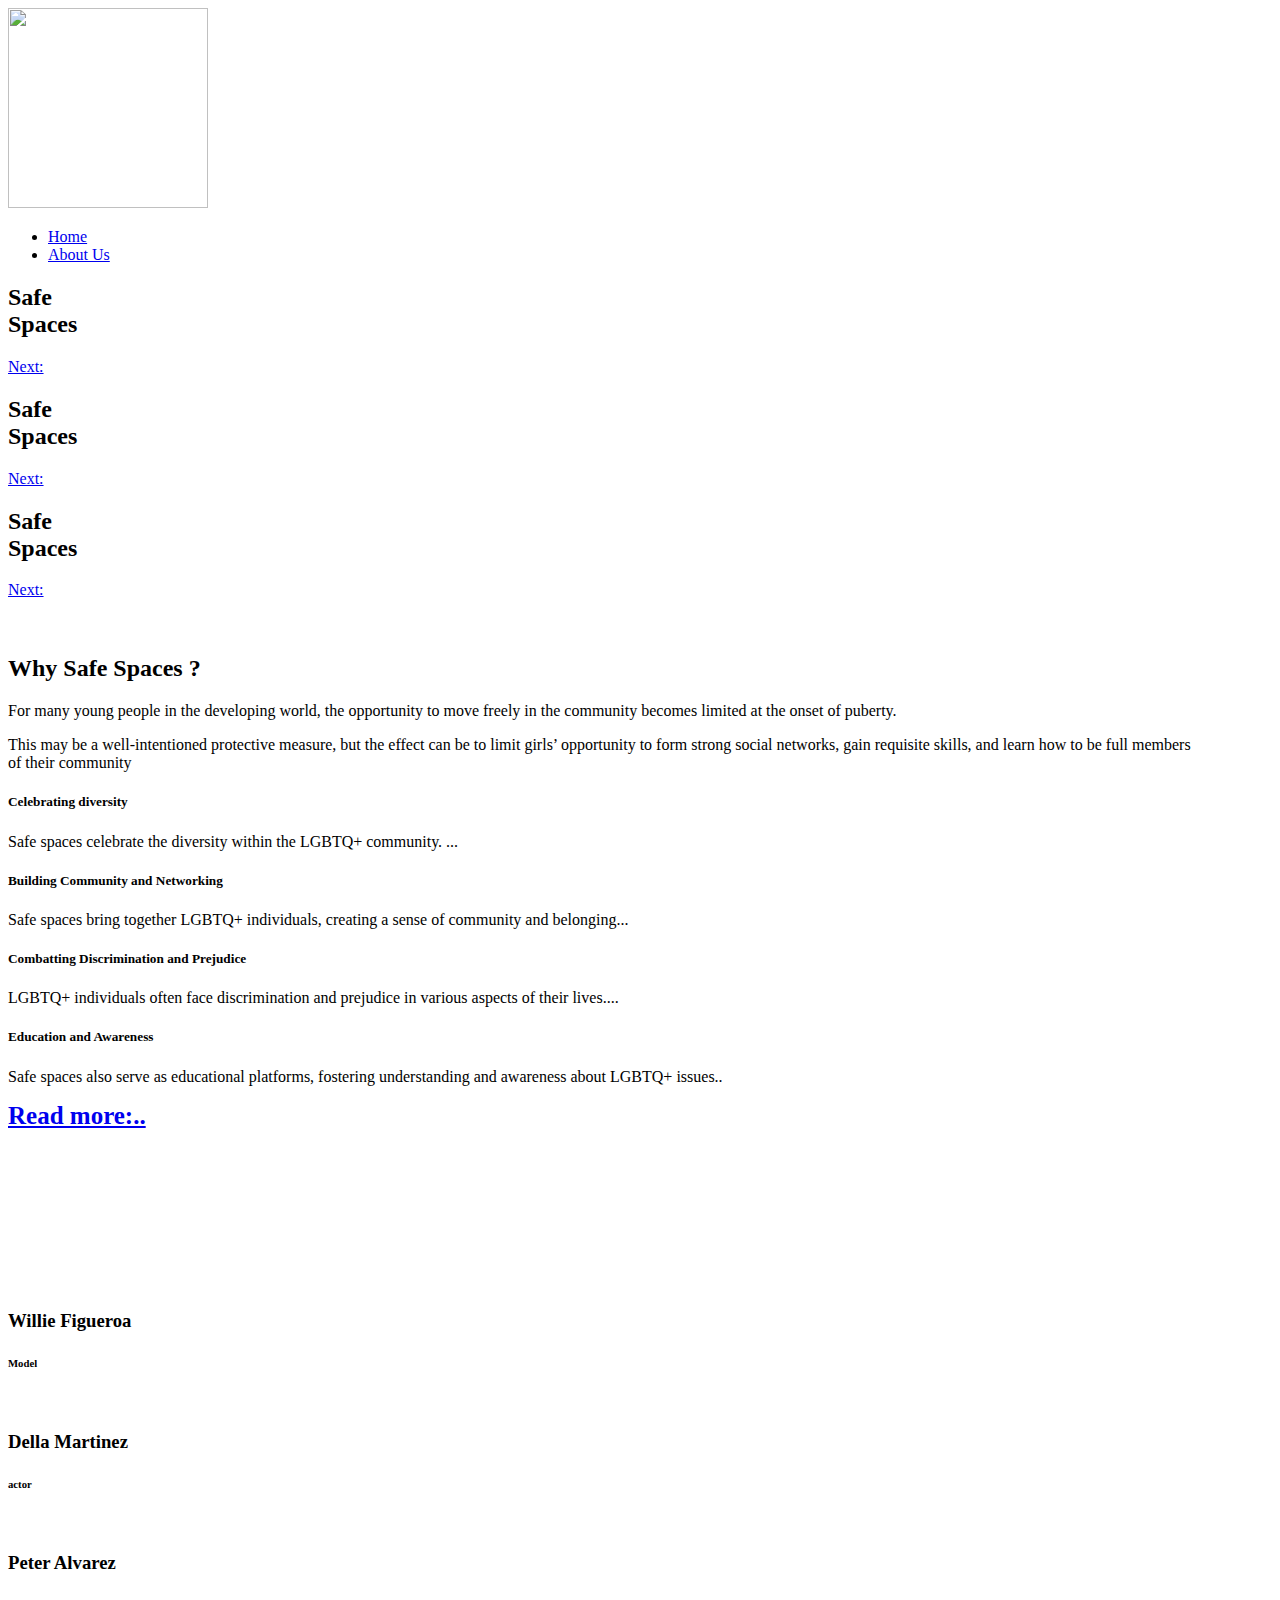
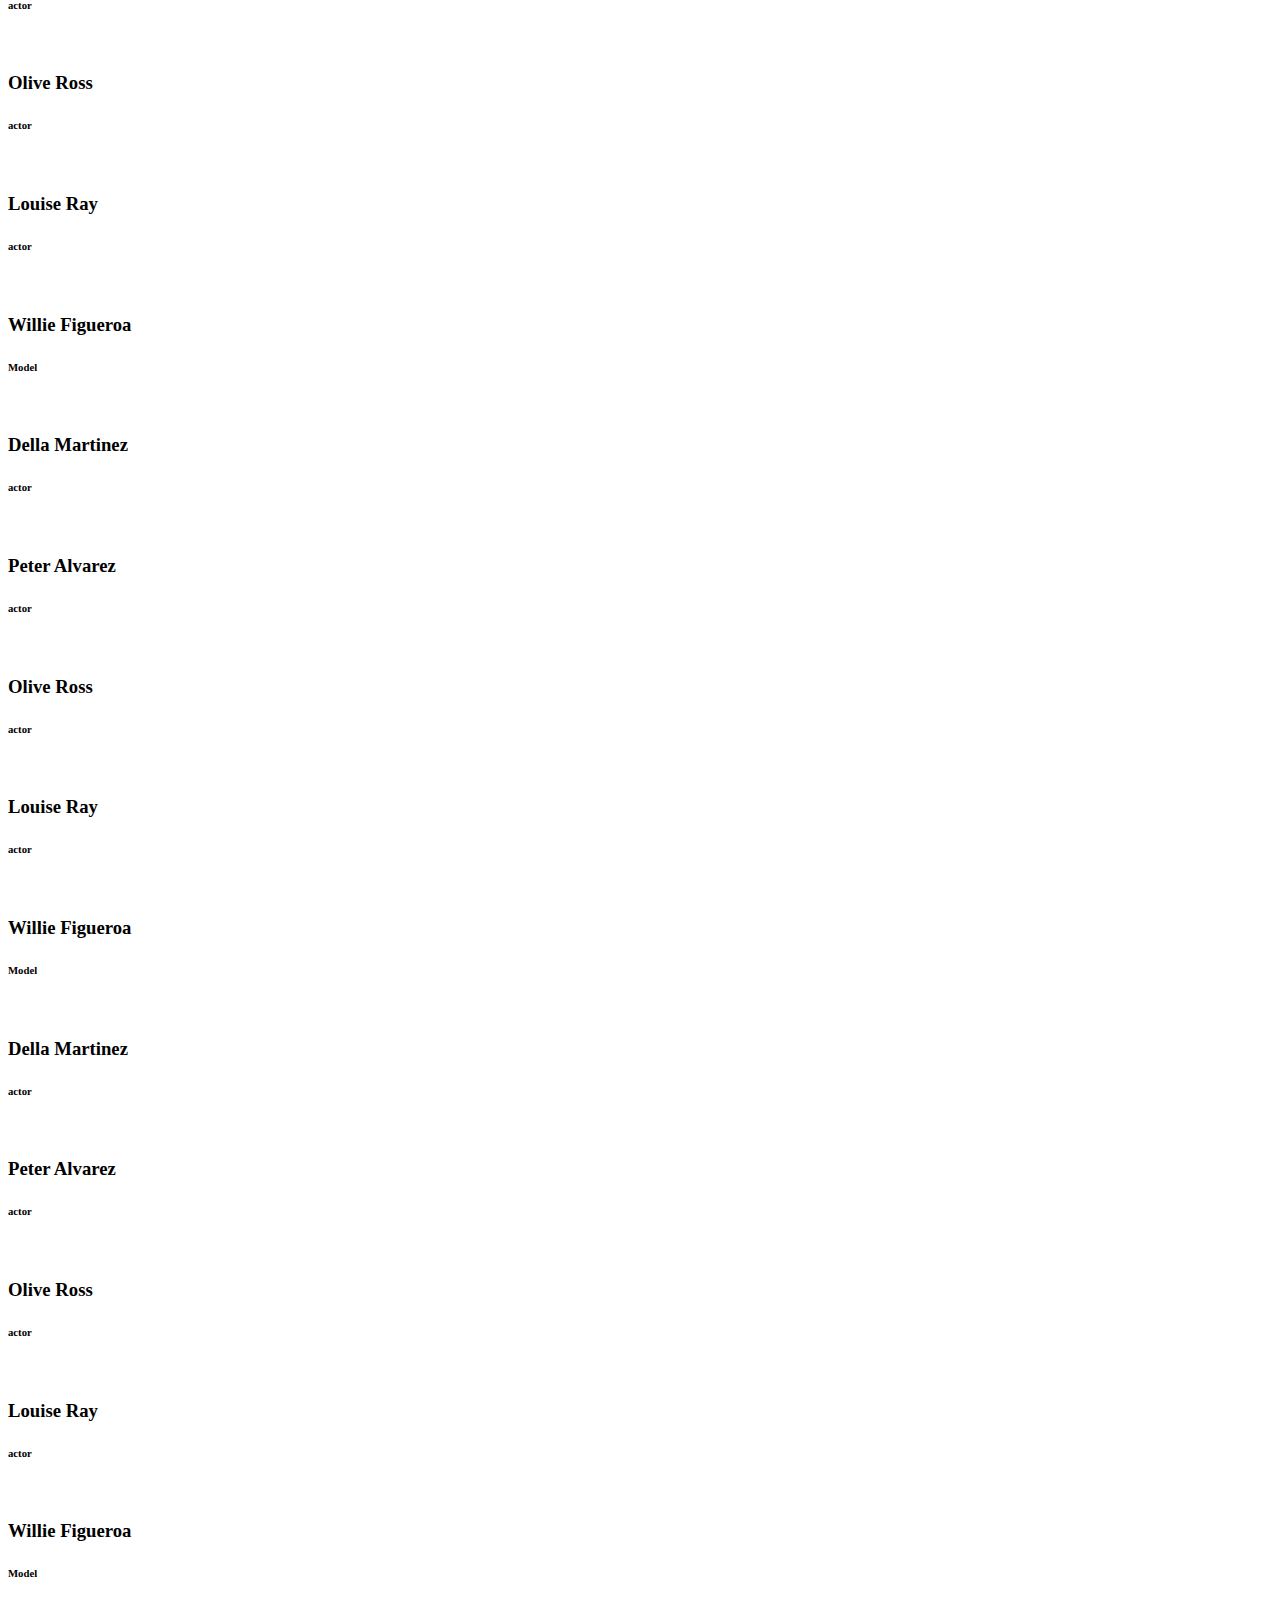
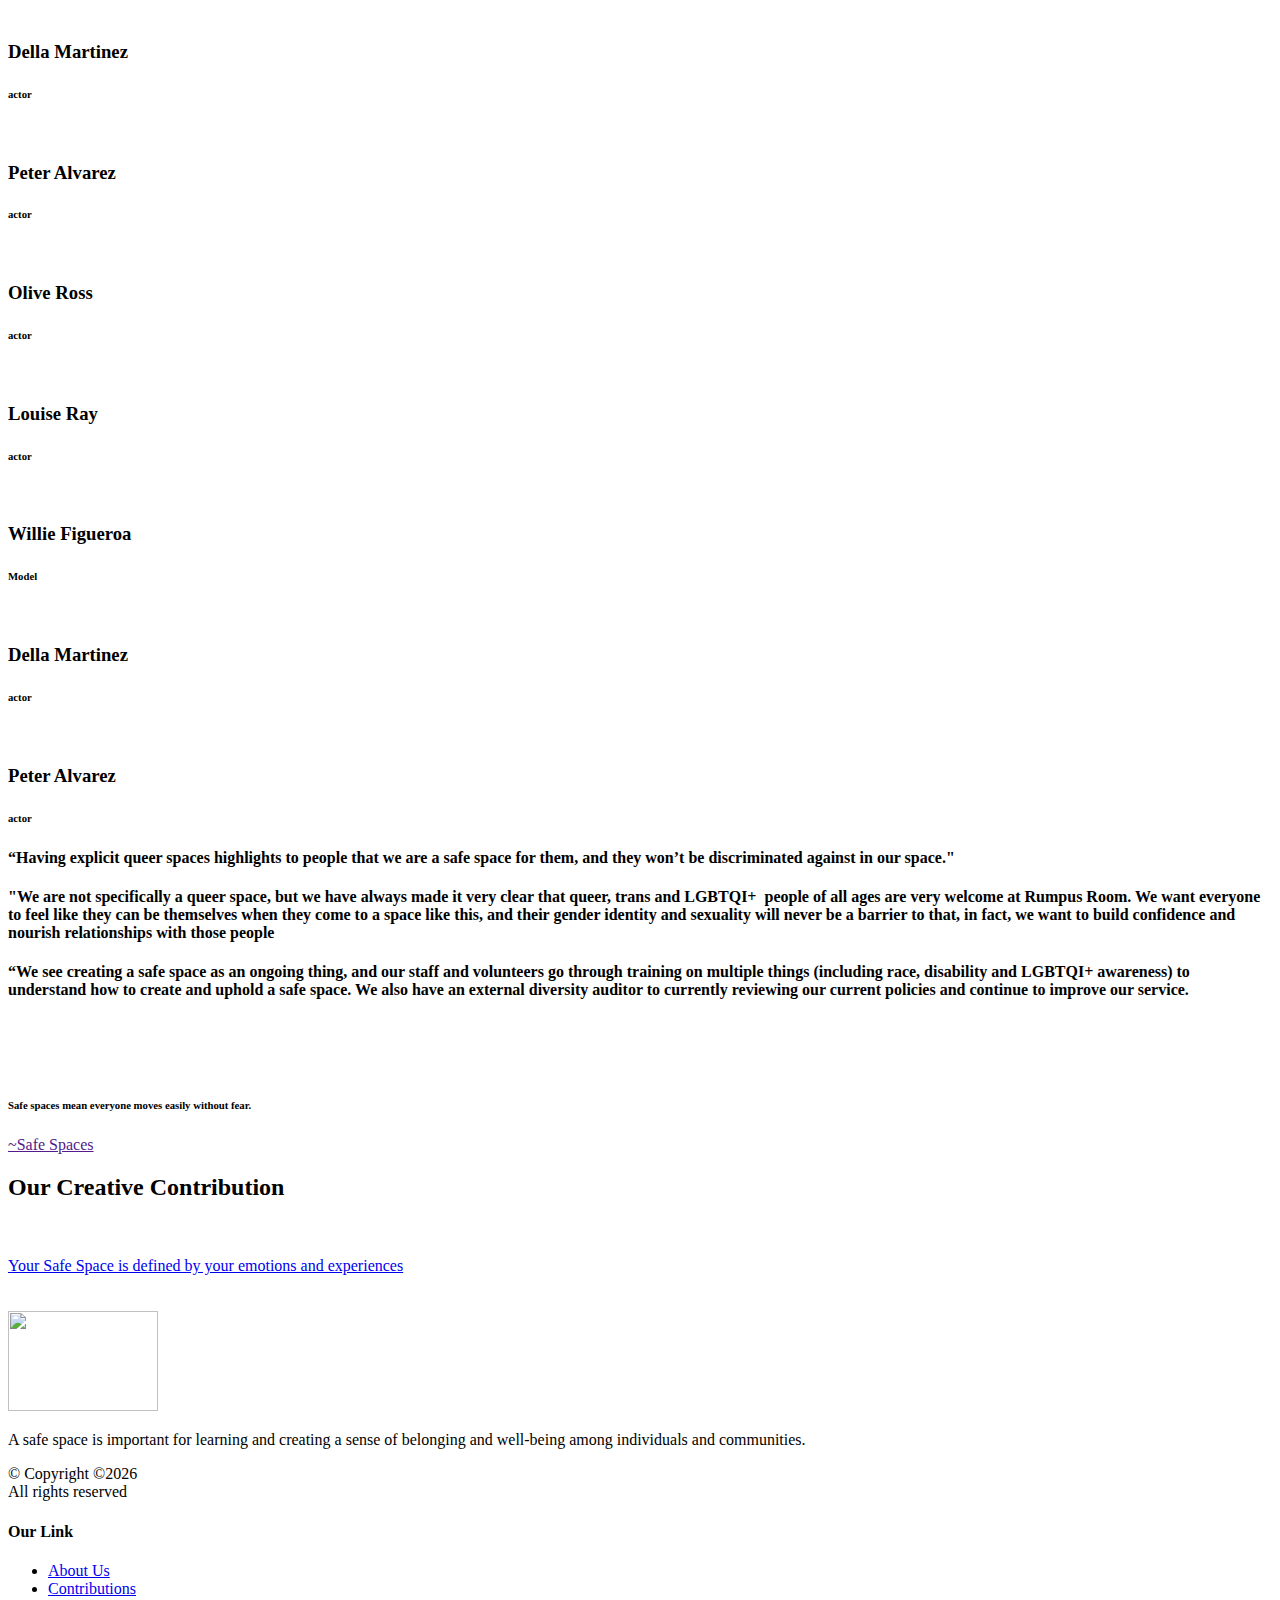
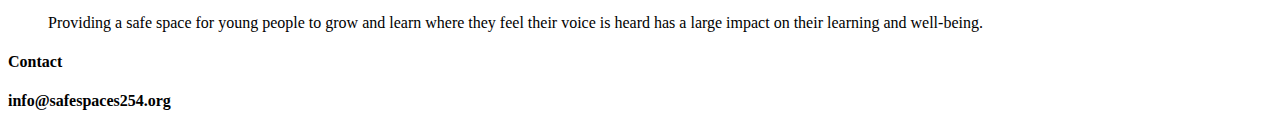
==== index.html @ c9251b80 "added markups" ====
<!DOCTYPE html>
<html lang="en">

<head>
  <meta charset="UTF-8">
  <meta name="description" content="Mona - Model Agency HTML5 Template">
  <meta http-equiv="X-UA-Compatible" content="IE=edge">
  <meta name="viewport" content="width=device-width, initial-scale=1, shrink-to-fit=no">

  <!-- Title -->
  <title>Safe Spaces|| Home </title>

  <!-- Favicon -->
  <link rel="icon" href="./img/core-img/favicon.ico">

  <!-- Core Stylesheet -->
  <link rel="stylesheet" href="style.css">

</head>

<body>
  <!-- Preloader -->
  <div id="preloader">
    <div class="wrapper">
      <div class="cssload-loader"></div>
    </div>
  </div>

  <!-- ***** Header Area Start ***** -->
  <header class="header-area">
    <!-- Main Header Start -->
    <div class="main-header-area">
      <div class="classy-nav-container breakpoint-off">
        <!-- Classy Menu -->
        <nav class="classy-navbar justify-content-between" id="monaNav">

          <!-- Background Curve -->
          <div class="bg-curve" style="background-image: url(./img/core-img/curve.png);"></div>

          <!-- Logo -->
          <a class="nav-brand" href="index.html"><img style="width: 200px; height: 200px;" src="./img/core-img/lg.png" alt=""></a>

          <!-- Navbar Toggler -->
          <div class="classy-navbar-toggler">
            <span class="navbarToggler"><span></span><span></span><span></span></span>
          </div>

          <!-- Menu -->
          <div class="classy-menu">
            <!-- Menu Close Button -->
            <div class="classycloseIcon">
              <div class="cross-wrap"><span class="top"></span><span class="bottom"></span></div>
            </div>

            <!-- Nav Start -->
            <div class="classynav">
              <ul id="nav">
                <li class="current-item"><a href="./index.html">Home</a></li>
                <li><a href="./about.html">About Us</a></li>
                
                
                
           
              </ul>

              <!-- Search Icon -->
              <!-- <div class="search-icon" data-toggle="modal" data-target="#searchModal">
                <i class="icon_search"></i>
              </div> -->
            </div>
            <!-- Nav End -->

          </div>
        </nav>
      </div>
    </div>
  </header>
  <!-- ***** Header Area End ***** -->

  <!-- ***** Top Search Area Start ***** -->
  <div class="top-search-area">
    <!-- Search Modal -->
    <!-- <div class="modal fade" id="searchModal" tabindex="-1" role="dialog" aria-hidden="true">
      <div class="modal-dialog modal-dialog-centered" role="document">
        <div class="modal-content">
          <div class="modal-body">
            Close Button -->
            <!-- <button type="button" class="btn close-btn" data-dismiss="modal"><i class="fa fa-times"></i></button> -->
            <!-- Form -->
            <!-- <form action="index.html" method="post"> -->
              <!-- <input type="search" name="top-search-bar" class="form-control" placeholder="Search and hit enter..."> -->
              <!-- <button type="submit">Search</button> -->
            <!-- </form>
          </div>
        </div>
      </div>
    </div>
  </div>  -->
  <!-- ***** Top Search Area End ***** -->

  <!-- ***** Welcome Area Start ***** -->
  <section class="welcome-area">
    <!-- Welcome Slides -->
    <div class="welcome-slides owl-carousel">

      <!-- Single Welcome Slide -->
      <div class="single-welcome-slide">
        <!-- Background Curve -->
        <div class="bg-curve" style="background-image: url(./img/core-img/curve.png);"></div>
        <!-- Main Background Image -->
        <div class="main-bg-img bg-img" data-animation="fadeInUpBig" data-delay="200ms" style="background-image: url(./img/bg-img/bg.jpg);"></div>
        <!-- Welcome Text -->
        <div class="container h-100">
          <div class="row h-100 align-items-center">
            <div class="col-12">
              <div class="welcome-text">
                <h2 data-animation="bounceInUp" data-delay="400ms">Safe <br>
                  Spaces</h2>
                <!-- <h5 data-animation="bounceInUp" data-delay="600ms">Star Model 2019</h5> -->
                <!-- <a href="#" class="btn" data-animation="bounceInUp" data-delay="800ms">Model details <i class="arrow_right"></i></a> -->
              </div>
            </div>
          </div>
        </div>
        <!-- Social Info -->
        <!-- <div class="social-info">
          <a href="#" data-animation="bounceInDown" data-delay="1000ms"><i class="fa fa-facebook"></i> <span>Facebook</span></a>
          <a href="#" data-animation="bounceInDown" data-delay="1100ms"><i class="fa fa-twitter"></i> <span>Twitter</span></a>
          <a href="#" data-animation="bounceInDown" data-delay="1200ms"><i class="fa fa-instagram"></i> <span>Instagram</span></a>
          <a href="#" data-animation="bounceInDown" data-delay="1300ms"><i class="fa fa-youtube-play"></i> <span>Youtube</span></a>
        </div> -->
        <!-- Pager -->
        <div class="slide-pager">
          <a href="#">Next: </a>
        </div>
      </div>

      <!-- Single Welcome Slide -->
      <div class="single-welcome-slide">
        <!-- Background Curve -->
        <div class="bg-curve" style="background-image: url(./img/core-img/curve.png);"></div>
        <!-- Main Background Image -->
        <div class="main-bg-img bg-img" data-animation="fadeInUpBig" data-delay="200ms" style="background-image: url(./img/bg-img/bg1.jpg);"></div>
        <!-- Welcome Text -->
        <div class="container h-100">
          <div class="row h-100 align-items-center">
            <div class="col-12">
              <div class="welcome-text">
                <h2 data-animation="bounceInUp" data-delay="400ms">Safe <br>
                  Spaces</h2>
                <!-- <h5 data-animation="bounceInUp" data-delay="600ms">Star Model 2019</h5> -->
                <!-- <a href="#" class="btn" data-animation="bounceInUp" data-delay="800ms"> <i class="arrow_right"></i></a> -->
              </div>
            </div>
          </div>
        </div>
        <!-- Social Info -->
        
        <!-- Pager -->
        <div class="slide-pager">
          <a href="#">Next: </a>
        </div>
      </div>

      <!-- Single Welcome Slide -->
      <div class="single-welcome-slide">
        <!-- Background Curve -->
        <div class="bg-curve" style="background-image: url(./img/core-img/curve.png);"></div>
        <!-- Main Background Image -->
        <div class="main-bg-img bg-img" data-animation="fadeInUpBig" data-delay="200ms" style="background-image: url(./img/bg-img/bg2.jpg);"></div>
        <!-- Welcome Text -->
        <div class="container h-100">
          <div class="row h-100 align-items-center">
            <div class="col-12">
              <div class="welcome-text">
                <h2 data-animation="bounceInUp" data-delay="400ms">Safe <br>
                  Spaces</h2>
                <!-- <h5 data-animation="bounceInUp" data-delay="600ms">Star Model 2019</h5> -->
                <a href="#" class="btn" data-animation="bounceInUp" data-delay="800ms"> <i class="arrow_right"></i></a>
              </div>
            </div>
          </div>
        </div>
        <!-- Social Info -->
        
        <!-- Pager -->
        <div class="slide-pager">
          <a href="#">Next: </a>
        </div>
      </div>

    </div>
  </section>
  <!-- ***** Welcome Area End ***** -->

  <!-- ***** About Us Area Start ***** -->
  <section class="mona-about-us-area mb-30 section-padding-80-0">
    <div class="container">
      <div class="row">

        <!-- About Us Thumbnail -->
        <div class="col-12 col-sm-6 col-lg-4">
          <div class="about-us-thumbnail mb-50 wow fadeInUp" data-wow-delay="100ms">
            <span class="line"></span>
            <img src="./img/bg-img/bg3.jpg" alt="">
            <span class="line2"></span>
          </div>
        </div>

        <!-- About Us Thumbnail -->
        <div class="col-12 col-sm-6 col-lg-4">
          <div class="about-us-thumbnail mb-50 wow fadeInUp" data-wow-delay="400ms">
            <span class="line"></span>
            <img src="./img/bg-img/bg4.jpg" alt="">
            <span class="line2"></span>
          </div>
        </div>

        <!-- About Us Content -->
        <div class="col-12 col-lg-4">
          <div class="about-us-content mb-50 wow fadeInUp" data-wow-delay="700ms">
            <h2>Why Safe Spaces ?</h2>
            <p>For many young people in the developing world, the opportunity to move freely in the community becomes limited at the onset of puberty.</p>
            <p>This may be a well-intentioned protective measure, but the effect can be to limit girls’ opportunity to form strong social networks, gain requisite skills, and learn how to be full members of their community</p>
          </div>
        </div>
      </div>
    </div>

    <!-- Single Service Area -->
    <div class="container">
      <div class="service-area mt-80">
        <div class="row">
          

          <!-- Single Service Area -->
          <div class="col-12 col-sm-6 col-lg-3">
            <div class="single-service-area mb-50 wow fadeInUp" data-wow-delay="100ms">
              <i class="icon_film"></i>
              <h5>Celebrating diversity</h5>
              <p>Safe spaces celebrate the diversity within the LGBTQ+ community. ...</p>
            </div>
          </div>

          

          <!-- Single Service Area -->
          <div class="col-12 col-sm-6 col-lg-3">
            <div class="single-service-area mb-50 wow fadeInUp" data-wow-delay="300ms">
              <i class="icon_calendar"></i>
              <h5>Building Community and Networking</h5>
              <p>Safe spaces bring together LGBTQ+ individuals, creating a sense of community and belonging...</p>
            </div>
          </div>

          <!-- Single Service Area -->
          <div class="col-12 col-sm-6 col-lg-3">
            <div class="single-service-area mb-50 wow fadeInUp" data-wow-delay="500ms">
              <i class="icon_camera_alt"></i>
              <h5>Combatting Discrimination and Prejudice</h5>
              <p>LGBTQ+ individuals often face discrimination and prejudice in various aspects of their lives....</p>
            </div>
          </div>

          <!-- Single Service Area -->
          <div class="col-12 col-sm-6 col-lg-3">
            <div class="single-service-area mb-50 wow fadeInUp" data-wow-delay="700ms">
              <i class="icon_house_alt"></i>
              <h5>Education and Awareness</h5>
              <p>Safe spaces also serve as educational platforms, fostering understanding and awareness about LGBTQ+ issues..</p>
            </div>
            
          <div  class="slide-pager">
            <a style="font-size: 25px; font-weight: 900;" href="./about.html">Read more:.. </a>
          </div>
            
            </div>
         </div>

          

          

          

        </div>
      </div>
    </div>
  </section>
  <!-- ***** About Us Area End ***** -->

  <!-- ***** Model Area Start ***** -->
  <section class="mona-model-area">
    

    <!-- Mona Tab Content -->
    <div class="mona-tab-content">
      <div class="container-fluid">
        <div class="row">
          <div class="col-12">
            <div class="tab-content" id="mona_modelTabContent">
              <div class="tab-pane fade show active" id="tab-1" role="tabpanel" aria-labelledby="tab1">
                <!-- All Model Slide -->
                <div class="mona-all-model-slide owl-carousel">
                  <!-- Single Model Item -->
                  <div class="single-model-item">
                    <div class="model-thumbnail">
                      <!-- First Thumbnail -->
                      <img class="first-thumbnail" src="./img/bg-img/ps.jpg" alt="">
                      <!-- Second Thumbnail -->
                      <img class="second-thumbnail" src="./img/bg-img/ps1.jpg" alt="">
                      <!-- Share Info -->
                      <div class="share-info">
                        <!-- Share Icon -->
                        <div class="share-icon">
                          <a href="#"><i class="fa fa-share-alt" aria-hidden="true"></i></a>
                        </div>
                        <!-- Others Icon -->
                        
                      </div>
                    </div>
                    
                  </div>

                  <!-- Single Model Item -->
                  <div class="single-model-item">
                    <div class="model-thumbnail">
                      <!-- First Thumbnail -->
                      <img class="first-thumbnail" src="./img/bg-img/ps1.jpg" alt="">
                      <!-- Second Thumbnail -->
                      <img class="second-thumbnail" src="./img/bg-img/ps2.jpg" alt="">
                      <!-- Share Info -->
                      <div class="share-info">
                        <!-- Share Icon -->
                        <div class="share-icon">
                          <a href="#"><i class="fa fa-share-alt" aria-hidden="true"></i></a>
                        </div>
                        <!-- Others Icon -->
                       
                      </div>
                    </div>
                    
                  </div>

                  <!-- Single Model Item -->
                  <div class="single-model-item">
                    <div class="model-thumbnail">
                      <!-- First Thumbnail -->
                      <img class="first-thumbnail" src="./img/bg-img/ps2.jpg" alt="">
                      <!-- Second Thumbnail -->
                      <img class="second-thumbnail" src="./img/bg-img/ps3.jpg" alt="">
                      <!-- Share Info -->
                      <div class="share-info">
                        <!-- Share Icon -->
                        <div class="share-icon">
                          <a href="#"><i class="fa fa-share-alt" aria-hidden="true"></i></a>
                        </div>
                        <!-- Others Icon -->
                        
                      </div>
                    </div>
                    
                  </div>

                  <!-- Single Model Item -->
                  <div class="single-model-item">
                    <div class="model-thumbnail">
                      <!-- First Thumbnail -->
                      <img class="first-thumbnail" src="./img/bg-img/ps3.jpg" alt="">
                      <!-- Second Thumbnail -->
                      <img class="second-thumbnail" src="./img/bg-img/ps4.jpg" alt="">
                      <!-- Share Info -->
                      <div class="share-info">
                        <!-- Share Icon -->
                        <div class="share-icon">
                          <a href="#"><i class="fa fa-share-alt" aria-hidden="true"></i></a>
                        </div>
                        <!-- Others Icon -->
                        
                      </div>
                    </div>
                    
                  </div>

                  <!-- Single Model Item -->
                  <div class="single-model-item">
                    <div class="model-thumbnail">
                      <!-- First Thumbnail -->
                      <img class="first-thumbnail" src="./img/bg-img/ps4.jpg" alt="">
                      <!-- Second Thumbnail -->
                      <img class="second-thumbnail" src="./img/bg-img/ps5.jpg" alt="">
                      <!-- Share Info -->
                      <div class="share-info">
                        <!-- Share Icon -->
                        <div class="share-icon">
                          <a href="#"><i class="fa fa-share-alt" aria-hidden="true"></i></a>
                        </div>
                        <!-- Others Icon -->
                       
                      </div>
                    </div>
                   
                  </div>

                  <!-- Single Model Item -->
                  <div class="single-model-item">
                    <div class="model-thumbnail">
                      <!-- First Thumbnail -->
                      <img class="first-thumbnail" src="./img/bg-img/ps5.jpg" alt="">
                      <!-- Second Thumbnail -->
                      <img class="second-thumbnail" src="./img/bg-img/ps6.jpg" alt="">
                      <!-- Share Info -->
                      <div class="share-info">
                        <!-- Share Icon -->
                        <div class="share-icon">
                          <a href="#"><i class="fa fa-share-alt" aria-hidden="true"></i></a>
                        </div>
                        <!-- Others Icon -->
                        
                      </div>
                    </div>
                    
                  </div>

                  <!-- Single Model Item -->
                  <div class="single-model-item">
                    <div class="model-thumbnail">
                      <!-- First Thumbnail -->
                      <img class="first-thumbnail" src="./img/bg-img/ps6.jpg" alt="">
                      <!-- Second Thumbnail -->
                      <img class="second-thumbnail" src="./img/bg-img/ps7.jpg" alt="">
                      <!-- Share Info -->
                      <div class="share-info">
                        <!-- Share Icon -->
                        <div class="share-icon">
                          <a href="#"><i class="fa fa-share-alt" aria-hidden="true"></i></a>
                        </div>
                        <!-- Others Icon -->
                        
                      </div>
                    </div>
                   
                  </div>

                  <!-- Single Model Item -->
                  

                  

                  <!-- Single Model Item -->
                  <div class="single-model-item">
                    <div class="model-thumbnail">
                      <!-- First Thumbnail -->
                      <img class="first-thumbnail" src="./img/bg-img/ps7.jpg" alt="">
                      <!-- Second Thumbnail -->
                      <img class="second-thumbnail" src="./img/bg-img/ps.jpg" alt="">
                      <!-- Share Info -->
                      <div class="share-info">
                        <!-- Share Icon -->
                        <div class="share-icon">
                          <a href="#"><i class="fa fa-share-alt" aria-hidden="true"></i></a>
                        </div>
                        <!-- Others Icon -->
                        
                      </div>
                    </div>
                    
                  </div>
                </div>
              </div>

              <div class="tab-pane fade" id="tab-2" role="tabpanel" aria-labelledby="tab2">
                <!-- All Model Slide -->
                <div class="mona-models-slide owl-carousel">
                  <!-- Single Model Item -->
                  <div class="single-model-item">
                    <div class="model-thumbnail">
                      <!-- First Thumbnail -->
                      <img class="first-thumbnail" src="./img/bg-img/10.jpg" alt="">
                      <!-- Second Thumbnail -->
                      <img class="second-thumbnail" src="./img/bg-img/9.jpg" alt="">
                      <!-- Share Info -->
                      <div class="share-info">
                        <!-- Share Icon -->
                        <div class="share-icon">
                          <a href="#"><i class="fa fa-share-alt" aria-hidden="true"></i></a>
                        </div>
                        <!-- Others Icon -->
                        <div class="others-icon">
                          <a href="#"><i class="fa fa-facebook" aria-hidden="true"></i></a>
                          <a href="#"><i class="fa fa-twitter" aria-hidden="true"></i></a>
                          <a href="#"><i class="fa fa-pinterest" aria-hidden="true"></i></a>
                          <a href="#"><i class="fa fa-instagram" aria-hidden="true"></i></a>
                          <a href="#"><i class="fa fa-youtube-play" aria-hidden="true"></i></a>
                        </div>
                      </div>
                    </div>
                    <div class="model-info">
                      <h3>Willie Figueroa</h3>
                      <h6>Model</h6>
                    </div>
                  </div>

                  <!-- Single Model Item -->
                  <div class="single-model-item">
                    <div class="model-thumbnail">
                      <!-- First Thumbnail -->
                      <img class="first-thumbnail" src="./img/bg-img/11.jpg" alt="">
                      <!-- Second Thumbnail -->
                      <img class="second-thumbnail" src="./img/bg-img/12.jpg" alt="">
                      <!-- Share Info -->
                      <div class="share-info">
                        <!-- Share Icon -->
                        <div class="share-icon">
                          <a href="#"><i class="fa fa-share-alt" aria-hidden="true"></i></a>
                        </div>
                        <!-- Others Icon -->
                        <div class="others-icon">
                          <a href="#"><i class="fa fa-facebook" aria-hidden="true"></i></a>
                          <a href="#"><i class="fa fa-twitter" aria-hidden="true"></i></a>
                          <a href="#"><i class="fa fa-pinterest" aria-hidden="true"></i></a>
                          <a href="#"><i class="fa fa-instagram" aria-hidden="true"></i></a>
                          <a href="#"><i class="fa fa-youtube-play" aria-hidden="true"></i></a>
                        </div>
                      </div>
                    </div>
                    <div class="model-info">
                      <h3>Della Martinez</h3>
                      <h6>actor</h6>
                    </div>
                  </div>

                  <!-- Single Model Item -->
                  <div class="single-model-item">
                    <div class="model-thumbnail">
                      <!-- First Thumbnail -->
                      <img class="first-thumbnail" src="./img/bg-img/12.jpg" alt="">
                      <!-- Second Thumbnail -->
                      <img class="second-thumbnail" src="./img/bg-img/13.jpg" alt="">
                      <!-- Share Info -->
                      <div class="share-info">
                        <!-- Share Icon -->
                        <div class="share-icon">
                          <a href="#"><i class="fa fa-share-alt" aria-hidden="true"></i></a>
                        </div>
                        <!-- Others Icon -->
                        <div class="others-icon">
                          <a href="#"><i class="fa fa-facebook" aria-hidden="true"></i></a>
                          <a href="#"><i class="fa fa-twitter" aria-hidden="true"></i></a>
                          <a href="#"><i class="fa fa-pinterest" aria-hidden="true"></i></a>
                          <a href="#"><i class="fa fa-instagram" aria-hidden="true"></i></a>
                          <a href="#"><i class="fa fa-youtube-play" aria-hidden="true"></i></a>
                        </div>
                      </div>
                    </div>
                    <div class="model-info">
                      <h3>Peter Alvarez</h3>
                      <h6>actor</h6>
                    </div>
                  </div>

                  <!-- Single Model Item -->
                  <div class="single-model-item">
                    <div class="model-thumbnail">
                      <!-- First Thumbnail -->
                      <img class="first-thumbnail" src="./img/bg-img/9.jpg" alt="">
                      <!-- Second Thumbnail -->
                      <img class="second-thumbnail" src="./img/bg-img/14.jpg" alt="">
                      <!-- Share Info -->
                      <div class="share-info">
                        <!-- Share Icon -->
                        <div class="share-icon">
                          <a href="#"><i class="fa fa-share-alt" aria-hidden="true"></i></a>
                        </div>
                        <!-- Others Icon -->
                        <div class="others-icon">
                          <a href="#"><i class="fa fa-facebook" aria-hidden="true"></i></a>
                          <a href="#"><i class="fa fa-twitter" aria-hidden="true"></i></a>
                          <a href="#"><i class="fa fa-pinterest" aria-hidden="true"></i></a>
                          <a href="#"><i class="fa fa-instagram" aria-hidden="true"></i></a>
                          <a href="#"><i class="fa fa-youtube-play" aria-hidden="true"></i></a>
                        </div>
                      </div>
                    </div>
                    <div class="model-info">
                      <h3>Olive Ross</h3>
                      <h6>actor</h6>
                    </div>
                  </div>

                  <!-- Single Model Item -->
                  <div class="single-model-item">
                    <div class="model-thumbnail">
                      <!-- First Thumbnail -->
                      <img class="first-thumbnail" src="./img/bg-img/13.jpg" alt="">
                      <!-- Second Thumbnail -->
                      <img class="second-thumbnail" src="./img/bg-img/14.jpg" alt="">
                      <!-- Share Info -->
                      <div class="share-info">
                        <!-- Share Icon -->
                        <div class="share-icon">
                          <a href="#"><i class="fa fa-share-alt" aria-hidden="true"></i></a>
                        </div>
                        <!-- Others Icon -->
                        <div class="others-icon">
                          <a href="#"><i class="fa fa-facebook" aria-hidden="true"></i></a>
                          <a href="#"><i class="fa fa-twitter" aria-hidden="true"></i></a>
                          <a href="#"><i class="fa fa-pinterest" aria-hidden="true"></i></a>
                          <a href="#"><i class="fa fa-instagram" aria-hidden="true"></i></a>
                          <a href="#"><i class="fa fa-youtube-play" aria-hidden="true"></i></a>
                        </div>
                      </div>
                    </div>
                    <div class="model-info">
                      <h3>Louise Ray</h3>
                      <h6>actor</h6>
                    </div>
                  </div>

                  <!-- Single Model Item -->
                  <div class="single-model-item">
                    <div class="model-thumbnail">
                      <!-- First Thumbnail -->
                      <img class="first-thumbnail" src="./img/bg-img/10.jpg" alt="">
                      <!-- Second Thumbnail -->
                      <img class="second-thumbnail" src="./img/bg-img/9.jpg" alt="">
                      <!-- Share Info -->
                      <div class="share-info">
                        <!-- Share Icon -->
                        <div class="share-icon">
                          <a href="#"><i class="fa fa-share-alt" aria-hidden="true"></i></a>
                        </div>
                        <!-- Others Icon -->
                        <div class="others-icon">
                          <a href="#"><i class="fa fa-facebook" aria-hidden="true"></i></a>
                          <a href="#"><i class="fa fa-twitter" aria-hidden="true"></i></a>
                          <a href="#"><i class="fa fa-pinterest" aria-hidden="true"></i></a>
                          <a href="#"><i class="fa fa-instagram" aria-hidden="true"></i></a>
                          <a href="#"><i class="fa fa-youtube-play" aria-hidden="true"></i></a>
                        </div>
                      </div>
                    </div>
                    <div class="model-info">
                      <h3>Willie Figueroa</h3>
                      <h6>Model</h6>
                    </div>
                  </div>

                  <!-- Single Model Item -->
                  <div class="single-model-item">
                    <div class="model-thumbnail">
                      <!-- First Thumbnail -->
                      <img class="first-thumbnail" src="./img/bg-img/11.jpg" alt="">
                      <!-- Second Thumbnail -->
                      <img class="second-thumbnail" src="./img/bg-img/12.jpg" alt="">
                      <!-- Share Info -->
                      <div class="share-info">
                        <!-- Share Icon -->
                        <div class="share-icon">
                          <a href="#"><i class="fa fa-share-alt" aria-hidden="true"></i></a>
                        </div>
                        <!-- Others Icon -->
                        <div class="others-icon">
                          <a href="#"><i class="fa fa-facebook" aria-hidden="true"></i></a>
                          <a href="#"><i class="fa fa-twitter" aria-hidden="true"></i></a>
                          <a href="#"><i class="fa fa-pinterest" aria-hidden="true"></i></a>
                          <a href="#"><i class="fa fa-instagram" aria-hidden="true"></i></a>
                          <a href="#"><i class="fa fa-youtube-play" aria-hidden="true"></i></a>
                        </div>
                      </div>
                    </div>
                    <div class="model-info">
                      <h3>Della Martinez</h3>
                      <h6>actor</h6>
                    </div>
                  </div>

                  <!-- Single Model Item -->
                  <div class="single-model-item">
                    <div class="model-thumbnail">
                      <!-- First Thumbnail -->
                      <img class="first-thumbnail" src="./img/bg-img/12.jpg" alt="">
                      <!-- Second Thumbnail -->
                      <img class="second-thumbnail" src="./img/bg-img/13.jpg" alt="">
                      <!-- Share Info -->
                      <div class="share-info">
                        <!-- Share Icon -->
                        <div class="share-icon">
                          <a href="#"><i class="fa fa-share-alt" aria-hidden="true"></i></a>
                        </div>
                        <!-- Others Icon -->
                        <div class="others-icon">
                          <a href="#"><i class="fa fa-facebook" aria-hidden="true"></i></a>
                          <a href="#"><i class="fa fa-twitter" aria-hidden="true"></i></a>
                          <a href="#"><i class="fa fa-pinterest" aria-hidden="true"></i></a>
                          <a href="#"><i class="fa fa-instagram" aria-hidden="true"></i></a>
                          <a href="#"><i class="fa fa-youtube-play" aria-hidden="true"></i></a>
                        </div>
                      </div>
                    </div>
                    <div class="model-info">
                      <h3>Peter Alvarez</h3>
                      <h6>actor</h6>
                    </div>
                  </div>

                  <!-- Single Model Item -->
                  <div class="single-model-item">
                    <div class="model-thumbnail">
                      <!-- First Thumbnail -->
                      <img class="first-thumbnail" src="./img/bg-img/9.jpg" alt="">
                      <!-- Second Thumbnail -->
                      <img class="second-thumbnail" src="./img/bg-img/14.jpg" alt="">
                      <!-- Share Info -->
                      <div class="share-info">
                        <!-- Share Icon -->
                        <div class="share-icon">
                          <a href="#"><i class="fa fa-share-alt" aria-hidden="true"></i></a>
                        </div>
                        <!-- Others Icon -->
                        <div class="others-icon">
                          <a href="#"><i class="fa fa-facebook" aria-hidden="true"></i></a>
                          <a href="#"><i class="fa fa-twitter" aria-hidden="true"></i></a>
                          <a href="#"><i class="fa fa-pinterest" aria-hidden="true"></i></a>
                          <a href="#"><i class="fa fa-instagram" aria-hidden="true"></i></a>
                          <a href="#"><i class="fa fa-youtube-play" aria-hidden="true"></i></a>
                        </div>
                      </div>
                    </div>
                    <div class="model-info">
                      <h3>Olive Ross</h3>
                      <h6>actor</h6>
                    </div>
                  </div>

                  <!-- Single Model Item -->
                  <div class="single-model-item">
                    <div class="model-thumbnail">
                      <!-- First Thumbnail -->
                      <img class="first-thumbnail" src="./img/bg-img/13.jpg" alt="">
                      <!-- Second Thumbnail -->
                      <img class="second-thumbnail" src="./img/bg-img/14.jpg" alt="">
                      <!-- Share Info -->
                      <div class="share-info">
                        <!-- Share Icon -->
                        <div class="share-icon">
                          <a href="#"><i class="fa fa-share-alt" aria-hidden="true"></i></a>
                        </div>
                        <!-- Others Icon -->
                        <div class="others-icon">
                          <a href="#"><i class="fa fa-facebook" aria-hidden="true"></i></a>
                          <a href="#"><i class="fa fa-twitter" aria-hidden="true"></i></a>
                          <a href="#"><i class="fa fa-pinterest" aria-hidden="true"></i></a>
                          <a href="#"><i class="fa fa-instagram" aria-hidden="true"></i></a>
                          <a href="#"><i class="fa fa-youtube-play" aria-hidden="true"></i></a>
                        </div>
                      </div>
                    </div>
                    <div class="model-info">
                      <h3>Louise Ray</h3>
                      <h6>actor</h6>
                    </div>
                  </div>
                </div>
              </div>

              <div class="tab-pane fade" id="tab-3" role="tabpanel" aria-labelledby="tab3">
                <!-- All Model Slide -->
                <div class="mona-actor-slide owl-carousel">
                  <!-- Single Model Item -->
                  <div class="single-model-item">
                    <div class="model-thumbnail">
                      <!-- First Thumbnail -->
                      <img class="first-thumbnail" src="./img/bg-img/10.jpg" alt="">
                      <!-- Second Thumbnail -->
                      <img class="second-thumbnail" src="./img/bg-img/9.jpg" alt="">
                      <!-- Share Info -->
                      <div class="share-info">
                        <!-- Share Icon -->
                        <div class="share-icon">
                          <a href="#"><i class="fa fa-share-alt" aria-hidden="true"></i></a>
                        </div>
                        <!-- Others Icon -->
                        <div class="others-icon">
                          <a href="#"><i class="fa fa-facebook" aria-hidden="true"></i></a>
                          <a href="#"><i class="fa fa-twitter" aria-hidden="true"></i></a>
                          <a href="#"><i class="fa fa-pinterest" aria-hidden="true"></i></a>
                          <a href="#"><i class="fa fa-instagram" aria-hidden="true"></i></a>
                          <a href="#"><i class="fa fa-youtube-play" aria-hidden="true"></i></a>
                        </div>
                      </div>
                    </div>
                    <div class="model-info">
                      <h3>Willie Figueroa</h3>
                      <h6>Model</h6>
                    </div>
                  </div>

                  <!-- Single Model Item -->
                  <div class="single-model-item">
                    <div class="model-thumbnail">
                      <!-- First Thumbnail -->
                      <img class="first-thumbnail" src="./img/bg-img/11.jpg" alt="">
                      <!-- Second Thumbnail -->
                      <img class="second-thumbnail" src="./img/bg-img/12.jpg" alt="">
                      <!-- Share Info -->
                      <div class="share-info">
                        <!-- Share Icon -->
                        <div class="share-icon">
                          <a href="#"><i class="fa fa-share-alt" aria-hidden="true"></i></a>
                        </div>
                        <!-- Others Icon -->
                        <div class="others-icon">
                          <a href="#"><i class="fa fa-facebook" aria-hidden="true"></i></a>
                          <a href="#"><i class="fa fa-twitter" aria-hidden="true"></i></a>
                          <a href="#"><i class="fa fa-pinterest" aria-hidden="true"></i></a>
                          <a href="#"><i class="fa fa-instagram" aria-hidden="true"></i></a>
                          <a href="#"><i class="fa fa-youtube-play" aria-hidden="true"></i></a>
                        </div>
                      </div>
                    </div>
                    <div class="model-info">
                      <h3>Della Martinez</h3>
                      <h6>actor</h6>
                    </div>
                  </div>

                  <!-- Single Model Item -->
                  <div class="single-model-item">
                    <div class="model-thumbnail">
                      <!-- First Thumbnail -->
                      <img class="first-thumbnail" src="./img/bg-img/12.jpg" alt="">
                      <!-- Second Thumbnail -->
                      <img class="second-thumbnail" src="./img/bg-img/13.jpg" alt="">
                      <!-- Share Info -->
                      <div class="share-info">
                        <!-- Share Icon -->
                        <div class="share-icon">
                          <a href="#"><i class="fa fa-share-alt" aria-hidden="true"></i></a>
                        </div>
                        <!-- Others Icon -->
                        <div class="others-icon">
                          <a href="#"><i class="fa fa-facebook" aria-hidden="true"></i></a>
                          <a href="#"><i class="fa fa-twitter" aria-hidden="true"></i></a>
                          <a href="#"><i class="fa fa-pinterest" aria-hidden="true"></i></a>
                          <a href="#"><i class="fa fa-instagram" aria-hidden="true"></i></a>
                          <a href="#"><i class="fa fa-youtube-play" aria-hidden="true"></i></a>
                        </div>
                      </div>
                    </div>
                    <div class="model-info">
                      <h3>Peter Alvarez</h3>
                      <h6>actor</h6>
                    </div>
                  </div>

                  <!-- Single Model Item -->
                  <div class="single-model-item">
                    <div class="model-thumbnail">
                      <!-- First Thumbnail -->
                      <img class="first-thumbnail" src="./img/bg-img/9.jpg" alt="">
                      <!-- Second Thumbnail -->
                      <img class="second-thumbnail" src="./img/bg-img/14.jpg" alt="">
                      <!-- Share Info -->
                      <div class="share-info">
                        <!-- Share Icon -->
                        <div class="share-icon">
                          <a href="#"><i class="fa fa-share-alt" aria-hidden="true"></i></a>
                        </div>
                        <!-- Others Icon -->
                        <div class="others-icon">
                          <a href="#"><i class="fa fa-facebook" aria-hidden="true"></i></a>
                          <a href="#"><i class="fa fa-twitter" aria-hidden="true"></i></a>
                          <a href="#"><i class="fa fa-pinterest" aria-hidden="true"></i></a>
                          <a href="#"><i class="fa fa-instagram" aria-hidden="true"></i></a>
                          <a href="#"><i class="fa fa-youtube-play" aria-hidden="true"></i></a>
                        </div>
                      </div>
                    </div>
                    <div class="model-info">
                      <h3>Olive Ross</h3>
                      <h6>actor</h6>
                    </div>
                  </div>

                  <!-- Single Model Item -->
                  <div class="single-model-item">
                    <div class="model-thumbnail">
                      <!-- First Thumbnail -->
                      <img class="first-thumbnail" src="./img/bg-img/13.jpg" alt="">
                      <!-- Second Thumbnail -->
                      <img class="second-thumbnail" src="./img/bg-img/14.jpg" alt="">
                      <!-- Share Info -->
                      <div class="share-info">
                        <!-- Share Icon -->
                        <div class="share-icon">
                          <a href="#"><i class="fa fa-share-alt" aria-hidden="true"></i></a>
                        </div>
                        <!-- Others Icon -->
                        <div class="others-icon">
                          <a href="#"><i class="fa fa-facebook" aria-hidden="true"></i></a>
                          <a href="#"><i class="fa fa-twitter" aria-hidden="true"></i></a>
                          <a href="#"><i class="fa fa-pinterest" aria-hidden="true"></i></a>
                          <a href="#"><i class="fa fa-instagram" aria-hidden="true"></i></a>
                          <a href="#"><i class="fa fa-youtube-play" aria-hidden="true"></i></a>
                        </div>
                      </div>
                    </div>
                    <div class="model-info">
                      <h3>Louise Ray</h3>
                      <h6>actor</h6>
                    </div>
                  </div>

                  <!-- Single Model Item -->
                  <div class="single-model-item">
                    <div class="model-thumbnail">
                      <!-- First Thumbnail -->
                      <img class="first-thumbnail" src="./img/bg-img/10.jpg" alt="">
                      <!-- Second Thumbnail -->
                      <img class="second-thumbnail" src="./img/bg-img/9.jpg" alt="">
                      <!-- Share Info -->
                      <div class="share-info">
                        <!-- Share Icon -->
                        <div class="share-icon">
                          <a href="#"><i class="fa fa-share-alt" aria-hidden="true"></i></a>
                        </div>
                        <!-- Others Icon -->
                        <div class="others-icon">
                          <a href="#"><i class="fa fa-facebook" aria-hidden="true"></i></a>
                          <a href="#"><i class="fa fa-twitter" aria-hidden="true"></i></a>
                          <a href="#"><i class="fa fa-pinterest" aria-hidden="true"></i></a>
                          <a href="#"><i class="fa fa-instagram" aria-hidden="true"></i></a>
                          <a href="#"><i class="fa fa-youtube-play" aria-hidden="true"></i></a>
                        </div>
                      </div>
                    </div>
                    <div class="model-info">
                      <h3>Willie Figueroa</h3>
                      <h6>Model</h6>
                    </div>
                  </div>

                  <!-- Single Model Item -->
                  <div class="single-model-item">
                    <div class="model-thumbnail">
                      <!-- First Thumbnail -->
                      <img class="first-thumbnail" src="./img/bg-img/11.jpg" alt="">
                      <!-- Second Thumbnail -->
                      <img class="second-thumbnail" src="./img/bg-img/12.jpg" alt="">
                      <!-- Share Info -->
                      <div class="share-info">
                        <!-- Share Icon -->
                        <div class="share-icon">
                          <a href="#"><i class="fa fa-share-alt" aria-hidden="true"></i></a>
                        </div>
                        <!-- Others Icon -->
                        <div class="others-icon">
                          <a href="#"><i class="fa fa-facebook" aria-hidden="true"></i></a>
                          <a href="#"><i class="fa fa-twitter" aria-hidden="true"></i></a>
                          <a href="#"><i class="fa fa-pinterest" aria-hidden="true"></i></a>
                          <a href="#"><i class="fa fa-instagram" aria-hidden="true"></i></a>
                          <a href="#"><i class="fa fa-youtube-play" aria-hidden="true"></i></a>
                        </div>
                      </div>
                    </div>
                    <div class="model-info">
                      <h3>Della Martinez</h3>
                      <h6>actor</h6>
                    </div>
                  </div>

                  <!-- Single Model Item -->
                  <div class="single-model-item">
                    <div class="model-thumbnail">
                      <!-- First Thumbnail -->
                      <img class="first-thumbnail" src="./img/bg-img/12.jpg" alt="">
                      <!-- Second Thumbnail -->
                      <img class="second-thumbnail" src="./img/bg-img/13.jpg" alt="">
                      <!-- Share Info -->
                      <div class="share-info">
                        <!-- Share Icon -->
                        <div class="share-icon">
                          <a href="#"><i class="fa fa-share-alt" aria-hidden="true"></i></a>
                        </div>
                        <!-- Others Icon -->
                        <div class="others-icon">
                          <a href="#"><i class="fa fa-facebook" aria-hidden="true"></i></a>
                          <a href="#"><i class="fa fa-twitter" aria-hidden="true"></i></a>
                          <a href="#"><i class="fa fa-pinterest" aria-hidden="true"></i></a>
                          <a href="#"><i class="fa fa-instagram" aria-hidden="true"></i></a>
                          <a href="#"><i class="fa fa-youtube-play" aria-hidden="true"></i></a>
                        </div>
                      </div>
                    </div>
                    <div class="model-info">
                      <h3>Peter Alvarez</h3>
                      <h6>actor</h6>
                    </div>
                  </div>

                  <!-- Single Model Item -->
                  <div class="single-model-item">
                    <div class="model-thumbnail">
                      <!-- First Thumbnail -->
                      <img class="first-thumbnail" src="./img/bg-img/9.jpg" alt="">
                      <!-- Second Thumbnail -->
                      <img class="second-thumbnail" src="./img/bg-img/14.jpg" alt="">
                      <!-- Share Info -->
                      <div class="share-info">
                        <!-- Share Icon -->
                        <div class="share-icon">
                          <a href="#"><i class="fa fa-share-alt" aria-hidden="true"></i></a>
                        </div>
                        <!-- Others Icon -->
                        <div class="others-icon">
                          <a href="#"><i class="fa fa-facebook" aria-hidden="true"></i></a>
                          <a href="#"><i class="fa fa-twitter" aria-hidden="true"></i></a>
                          <a href="#"><i class="fa fa-pinterest" aria-hidden="true"></i></a>
                          <a href="#"><i class="fa fa-instagram" aria-hidden="true"></i></a>
                          <a href="#"><i class="fa fa-youtube-play" aria-hidden="true"></i></a>
                        </div>
                      </div>
                    </div>
                    <div class="model-info">
                      <h3>Olive Ross</h3>
                      <h6>actor</h6>
                    </div>
                  </div>

                  <!-- Single Model Item -->
                  <div class="single-model-item">
                    <div class="model-thumbnail">
                      <!-- First Thumbnail -->
                      <img class="first-thumbnail" src="./img/bg-img/13.jpg" alt="">
                      <!-- Second Thumbnail -->
                      <img class="second-thumbnail" src="./img/bg-img/14.jpg" alt="">
                      <!-- Share Info -->
                      <div class="share-info">
                        <!-- Share Icon -->
                        <div class="share-icon">
                          <a href="#"><i class="fa fa-share-alt" aria-hidden="true"></i></a>
                        </div>
                        <!-- Others Icon -->
                        <div class="others-icon">
                          <a href="#"><i class="fa fa-facebook" aria-hidden="true"></i></a>
                          <a href="#"><i class="fa fa-twitter" aria-hidden="true"></i></a>
                          <a href="#"><i class="fa fa-pinterest" aria-hidden="true"></i></a>
                          <a href="#"><i class="fa fa-instagram" aria-hidden="true"></i></a>
                          <a href="#"><i class="fa fa-youtube-play" aria-hidden="true"></i></a>
                        </div>
                      </div>
                    </div>
                    <div class="model-info">
                      <h3>Louise Ray</h3>
                      <h6>actor</h6>
                    </div>
                  </div>
                </div>
              </div>

              <div class="tab-pane fade" id="tab-4" role="tabpanel" aria-labelledby="tab4">
                <!-- All Model Slide -->
                <div class="mona-singer-slide owl-carousel">
                  <!-- Single Model Item -->
                  <div class="single-model-item">
                    <div class="model-thumbnail">
                      <!-- First Thumbnail -->
                      <img class="first-thumbnail" src="./img/bg-img/10.jpg" alt="">
                      <!-- Second Thumbnail -->
                      <img class="second-thumbnail" src="./img/bg-img/9.jpg" alt="">
                      <!-- Share Info -->
                      <div class="share-info">
                        <!-- Share Icon -->
                        <div class="share-icon">
                          <a href="#"><i class="fa fa-share-alt" aria-hidden="true"></i></a>
                        </div>
                        <!-- Others Icon -->
                        <div class="others-icon">
                          <a href="#"><i class="fa fa-facebook" aria-hidden="true"></i></a>
                          <a href="#"><i class="fa fa-twitter" aria-hidden="true"></i></a>
                          <a href="#"><i class="fa fa-pinterest" aria-hidden="true"></i></a>
                          <a href="#"><i class="fa fa-instagram" aria-hidden="true"></i></a>
                          <a href="#"><i class="fa fa-youtube-play" aria-hidden="true"></i></a>
                        </div>
                      </div>
                    </div>
                    <div class="model-info">
                      <h3>Willie Figueroa</h3>
                      <h6>Model</h6>
                    </div>
                  </div>

                  <!-- Single Model Item -->
                  <div class="single-model-item">
                    <div class="model-thumbnail">
                      <!-- First Thumbnail -->
                      <img class="first-thumbnail" src="./img/bg-img/11.jpg" alt="">
                      <!-- Second Thumbnail -->
                      <img class="second-thumbnail" src="./img/bg-img/12.jpg" alt="">
                      <!-- Share Info -->
                      <div class="share-info">
                        <!-- Share Icon -->
                        <div class="share-icon">
                          <a href="#"><i class="fa fa-share-alt" aria-hidden="true"></i></a>
                        </div>
                        <!-- Others Icon -->
                        <div class="others-icon">
                          <a href="#"><i class="fa fa-facebook" aria-hidden="true"></i></a>
                          <a href="#"><i class="fa fa-twitter" aria-hidden="true"></i></a>
                          <a href="#"><i class="fa fa-pinterest" aria-hidden="true"></i></a>
                          <a href="#"><i class="fa fa-instagram" aria-hidden="true"></i></a>
                          <a href="#"><i class="fa fa-youtube-play" aria-hidden="true"></i></a>
                        </div>
                      </div>
                    </div>
                    <div class="model-info">
                      <h3>Della Martinez</h3>
                      <h6>actor</h6>
                    </div>
                  </div>

                  <!-- Single Model Item -->
                  <div class="single-model-item">
                    <div class="model-thumbnail">
                      <!-- First Thumbnail -->
                      <img class="first-thumbnail" src="./img/bg-img/12.jpg" alt="">
                      <!-- Second Thumbnail -->
                      <img class="second-thumbnail" src="./img/bg-img/13.jpg" alt="">
                      <!-- Share Info -->
                      <div class="share-info">
                        <!-- Share Icon -->
                        <div class="share-icon">
                          <a href="#"><i class="fa fa-share-alt" aria-hidden="true"></i></a>
                        </div>
                        <!-- Others Icon -->
                        <div class="others-icon">
                          <a href="#"><i class="fa fa-facebook" aria-hidden="true"></i></a>
                          <a href="#"><i class="fa fa-twitter" aria-hidden="true"></i></a>
                          <a href="#"><i class="fa fa-pinterest" aria-hidden="true"></i></a>
                          <a href="#"><i class="fa fa-instagram" aria-hidden="true"></i></a>
                          <a href="#"><i class="fa fa-youtube-play" aria-hidden="true"></i></a>
                        </div>
                      </div>
                    </div>
                    <div class="model-info">
                      <h3>Peter Alvarez</h3>
                      <h6>actor</h6>
                    </div>
                  </div>

                  
                    

                  

                  <!-- Single Model Item -->
                
                     

                 
                    </div>
                  </div>
                </div>
              </div>
            </div>
          </div>
        </div>
      </div>
    </div>
  </section>
  <!-- ***** Model Area End ***** -->

  <!-- ***** Client Feedback Area Start ***** -->
  <section class="clients-feedback-area section-padding-80 clearfix">
    <div class="container">
      <div class="row justify-content-center">
        <div class="col-12 col-md-10">
          <div class="slider slider-for">

            <!-- Client Feedback Text -->
            <div class="client-feedback-text text-center">
              <div class="quote-icon">
                <i class="icon_quotations" aria-hidden="true"></i>
              </div>
              <div class="client-description text-center">
                <h4>“Having explicit queer spaces highlights to people that we are a safe space for them, and they won’t be discriminated against in our space."</h4>
              </div>
              <div class="ratings text-center">
                <i class="fa fa-star" aria-hidden="true"></i>
                <i class="fa fa-star" aria-hidden="true"></i>
                <i class="fa fa-star" aria-hidden="true"></i>
                <i class="fa fa-star" aria-hidden="true"></i>
                <i class="fa fa-star" aria-hidden="true"></i>
              </div>
              <div class="client-name text-center">
                <!-- <h5>Rodney Williams</h5> -->
                <!-- <span>Producer</span> -->
              </div>
            </div>

            <!-- Client Feedback Text -->
            <div class="client-feedback-text text-center">
              <div class="quote-icon">
                <i class="icon_quotations" aria-hidden="true"></i>
              </div>
              <div class="client-description text-center">
                <h4>"We are not specifically a queer space, but we have always made it very clear that queer, trans and LGBTQI+  people of all ages are very welcome at Rumpus Room. We want everyone to feel like they can be themselves when they come to a space like this, and their gender identity and sexuality will never be a barrier to that, in fact, we want to build confidence and nourish relationships with those people</h4>
              </div>
              <div class="ratings text-center">
                <i class="fa fa-star" aria-hidden="true"></i>
                <i class="fa fa-star" aria-hidden="true"></i>
                <i class="fa fa-star" aria-hidden="true"></i>
                <i class="fa fa-star" aria-hidden="true"></i>
                <i class="fa fa-star" aria-hidden="true"></i>
              </div>
              <div class="client-name text-center">
                <!-- <h5>Nazrul Islam</h5> -->
                <!-- <span>Producer</span> -->
              </div>
            </div>

            <!-- Client Feedback Text -->
            <div class="client-feedback-text text-center">
              <div class="quote-icon">
                <i class="icon_quotations" aria-hidden="true"></i>
              </div>
              <div class="client-description text-center">
                <h4>“We see creating a safe space as an ongoing thing, and our staff and volunteers go through training on multiple things (including race, disability and LGBTQI+ awareness) to understand how to create and uphold a safe space. We also have an external diversity auditor to currently reviewing our current policies and continue to improve our service.</h4>
              </div>
              <div class="ratings text-center">
                <i class="fa fa-star" aria-hidden="true"></i>
                <i class="fa fa-star" aria-hidden="true"></i>
                <i class="fa fa-star" aria-hidden="true"></i>
                <i class="fa fa-star" aria-hidden="true"></i>
                <i class="fa fa-star" aria-hidden="true"></i>
              </div>
              <div class="client-name text-center">
                <!-- <h5>Williams Rodney</h5> -->
                <!-- <span>Producer</span> -->
              </div>
            </div>

            <!-- Client Feedback Text -->
            

            <!-- Client Feedback Text -->
            

          </div>
        </div>

        <!-- Client Thumbnail Area -->
        <div class="col-12 col-md-6 col-lg-5">
          <div class="slider slider-nav">
            <div class="client-thumbnail">
              <img src="./img/bg-img/bg3.jpg" alt="">
            </div>
            <div class="client-thumbnail">
              <img src="./img/bg-img/bg1.jpg" alt="">
            </div>
            <div class="client-thumbnail">
              <img src="./img/bg-img/bg.jpg" alt="">
            </div>
            <div class="client-thumbnail">
              <!-- <img src="./img/bg-img/6.jpg" alt=""> -->
            </div>
            <div class="client-thumbnail">
              <!-- <img src="./img/bg-img/7.jpg" alt=""> -->
            </div>
          </div>
        </div>
      </div>
    </div>
  </section>
  <!-- ***** Client Feedback Area End ***** -->

  <!-- ***** CTA Area Start ***** -->
  <section class="mona-cta-area section-padding-80">
    <div class="container">
      <div class="row">
        <div class="col-12">
          <div class="cta-content">
            <!-- <h2>Do You Want To Be A Model?</h2> -->
            <h6>Safe spaces mean everyone moves easily without fear.</h6>
            <a href="" class="btn mona-btn">~Safe Spaces</a>
          </div>
        </div>
      </div>
    </div>
  </section>
  <!-- ***** CTA Area End ***** -->

  <!-- ***** Blog Area Start ***** -->
  <section class="mona-blog-area mb-50 section-padding-80-0">
    <div class="container">
      <div class="row">
        <!-- Section Heading -->
        <div class="col-12">
          <div class="section-heading text-center">
            <h2>Our Creative Contribution</h2>
          </div>
        </div>
      </div>

      <div class="row">
        <!-- Single Blog Post -->
        <div class="col-12 col-lg-4">
          <div class="single-blog-post mb-30 wow fadeInUp" data-wow-delay="100ms">
            <div class="post-thumbnail slide-post owl-carousel">
              <a href="#"><img src="./img/bg-img/ps8.jpg" alt=""></a>
              <a href="#"><img src="./img/bg-img/ps9.jpg" alt=""></a>
            </div>
            <div class="post-content">
              <!-- <a href="#" class="post-title">How To Use Eye Shadow Like The Stars</a> -->
              <!-- <span class="post-date">30 Aug 2018</span> -->
            </div>
          </div>
        </div>

        <div class="col-12 col-lg-8">
          <div class="row">

            <!-- Single Blog Post -->
            <div class="col-12">
              <div class="single-blog-post featured-post mb-30 wow fadeInUp" data-wow-delay="300ms">
                <div class="post-thumbnail">
                  <a href="#"><img src="./img/bg-img/bg5.jpg" alt=""></a>
                </div>
                <div class="post-content">
                  <div>
                    <a href="#" class="post-title">Your Safe Space is defined by your emotions and experiences</a>
                    <!-- <span class="post-date">30 Aug 2018</span> -->
                  </div>
                </div>
              </div>
            </div>

            <!-- Single Blog Post -->
            <div class="col-12 col-sm-6">
              <div class="single-blog-post mb-30 wow fadeInUp" data-wow-delay="500ms">
                <div class="post-thumbnail">
                  <a href="#"><img src="./img/bg-img/ps11.jpg" alt=""></a>
                </div>
                <div class="post-content">
                  <!-- <a href="#" class="post-title">What Curling Irons Are The Best Ones</a> -->
                  <!-- <span class="post-date">30 Aug 2018</span> -->
                </div>
              </div>
            </div>

            <!-- Single Blog Post -->
            <div class="col-12 col-sm-6">
              <div class="single-blog-post mb-30 wow fadeInUp" data-wow-delay="700ms">
                <div class="post-thumbnail">
                  <a href="#"><img src="./img/bg-img/ps12.jpg" alt=""></a>
                </div>
                <div class="post-content">
                  <!-- <a href="#" class="post-title">How To Save Money On Beauty Products</a> -->
                  <!-- <span class="post-date">30 Aug 2018</span> -->
                </div>
              </div>
            </div>

          </div>
        </div>
      </div>
    </div>
  </section>
  <!-- ***** Blog Area End ***** -->

  <!-- ***** Footer Area Start ***** -->
  <footer class="footer-area section-padding-80-0">
    <div class="container">
      <div class="row justify-content-between">

        <!-- Single Footer Widget -->
        <div class="col-12 col-sm-6 col-lg-4 col-xl-3">
          <div class="single-footer-widget mb-60">
            <!-- Logo -->
            <a href="#" class="d-block mb-4"><img style="width: 150px; height: 100px;" src="./img/core-img/lg.png" alt=""></a>
            <p>A safe space is important for learning and creating a sense of belonging and well-being among individuals and communities.</p>
            <div class="copywrite-text">
              <p>&copy; 
<!-- Link back to Colorlib can't be removed. Template is licensed under CC BY 3.0. -->
Copyright &copy;<script>document.write(new Date().getFullYear());  </script>  <br>All rights reserved
<!-- Link back to Colorlib can't be removed. Template is licensed under CC BY 3.0. --></p>
            </div>
          </div>
        </div>

        <!-- Single Footer Widget -->
        <div class="col-12 col-sm-6 col-lg-4 col-xl-3">
          <div class="single-footer-widget mb-60">
            <!-- Widget Title -->
            <h4 class="widget-title">Our Link</h4>

            <!-- Catagories Nav -->
            <nav>
              <ul class="our-link">
                <li><a href="./about.html">About Us</a></li>
                <li><a href="./projects.html">Contributions</a></li>
                <p>
Providing a safe space for young people to grow and learn where they feel their voice is heard has a large impact on their learning and well-being.
</p>
               
              </ul>
            </nav>
          </div>
        </div>

        <!-- Single Footer Widget -->
        <div class="col-12 col-lg-4 col-xl-3">
          <div class="single-footer-widget mb-60">
            <!-- Widget Title -->
            <h4 class="widget-title">Contact</h4>
            <!-- Footer Content -->
            <div class="footer-content mb-30">
              <h4>info@safespaces254.org</h4>
              <!-- <h6>40 Baria Sreet 133/2 NewYork City</h6> -->
            </div>
            <!-- Social Info -->
            <div class="footer-social-info">
              <a href="https://www.instagram.com/safespaces254?utm_source=qr&igsh=ZGtzN3R4Y3lvODY=" class="instagram" data-toggle="tooltip" data-placement="top" title="Instagram"><i class="fa fa-instagram"></i></a>
              <a href="mailto:info@safespaces254.org" class="youtube" data-toggle="tooltip" data-placement="top" title="Email"><i class="fa fa-envelope"></i></a>
            </div>
          </div>
        </div>

      </div>
    </div>
  </footer>
  <!-- ***** Footer Area End ***** -->

  <!-- ******* All JS ******* -->
  <!-- jQuery js -->
  <script src="js/jquery.min.js"></script>
  <!-- Popper js -->
  <script src="js/popper.min.js"></script>
  <!-- Bootstrap js -->
  <script src="js/bootstrap.min.js"></script>
  <!-- All js -->
  <script src="js/mona.bundle.js"></script>
  <!-- Active js -->
  <script src="js/default-assets/active.js"></script>

</body>

</html>
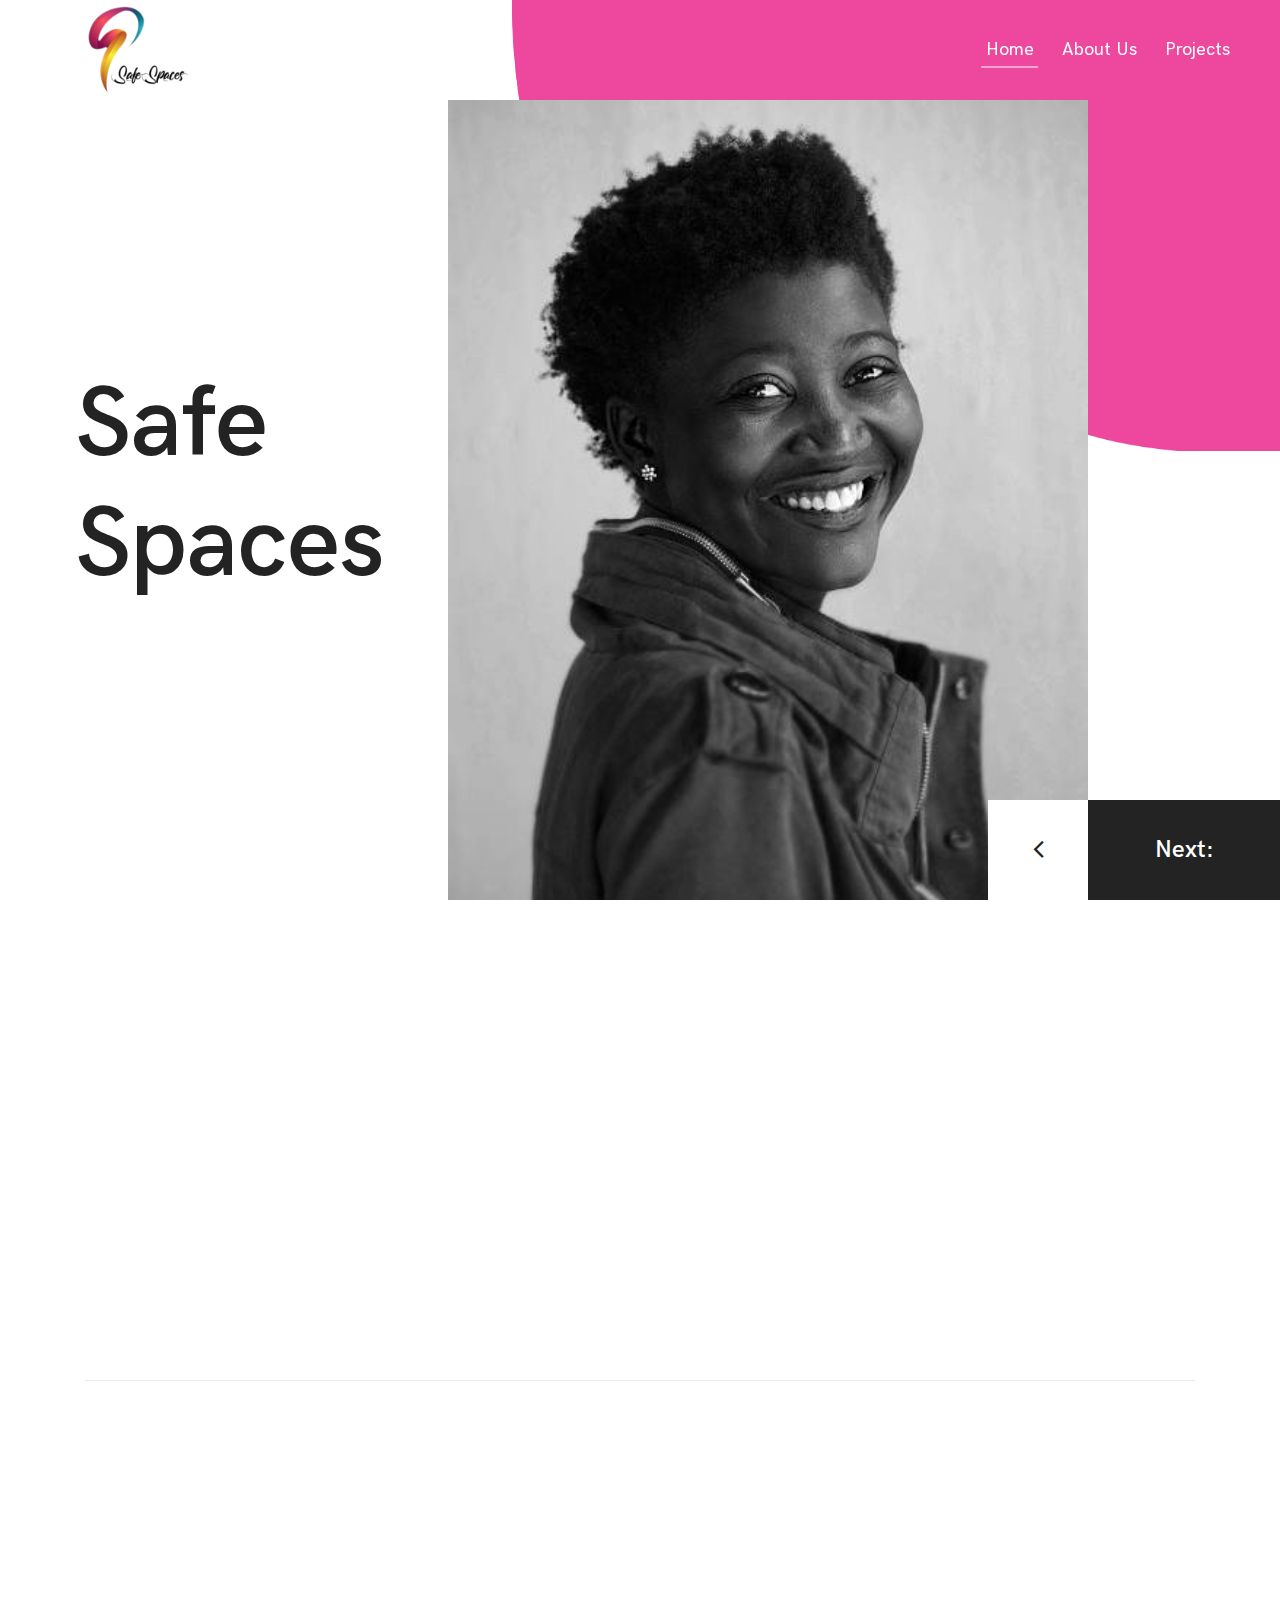
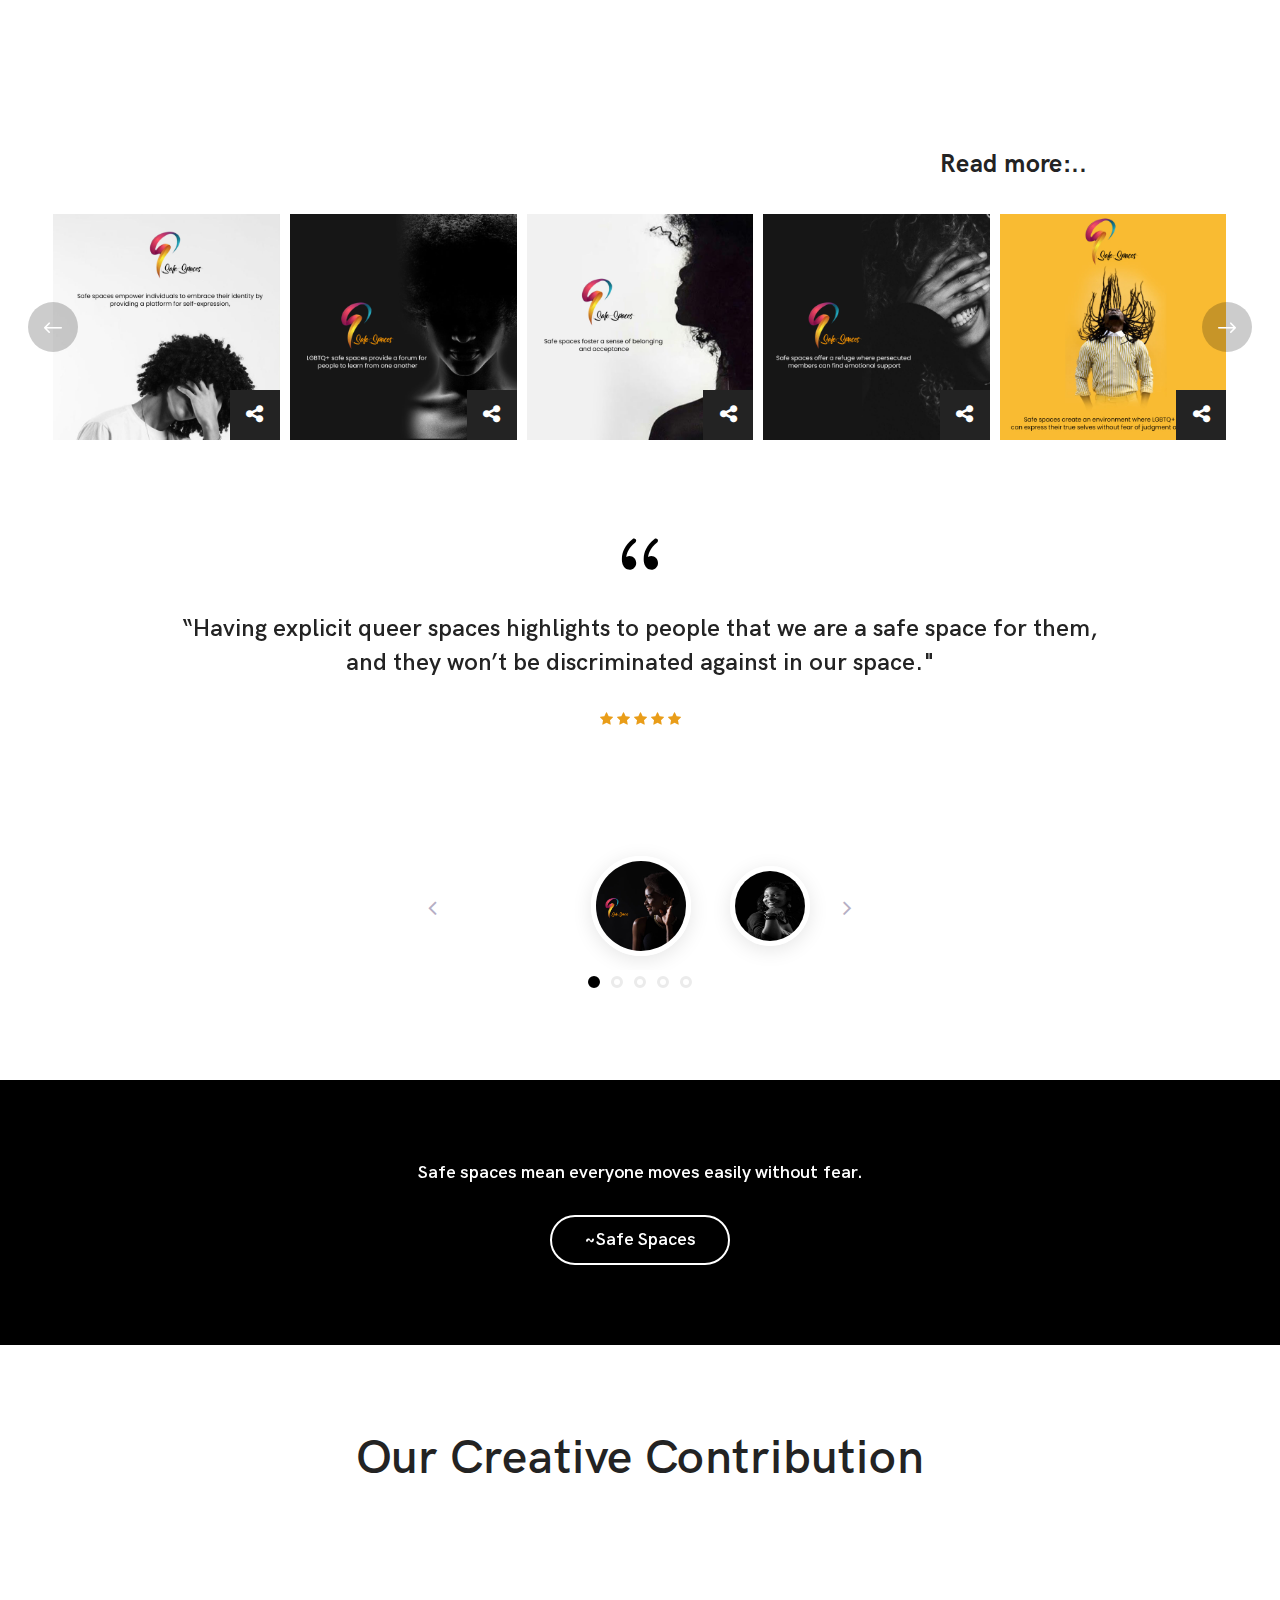
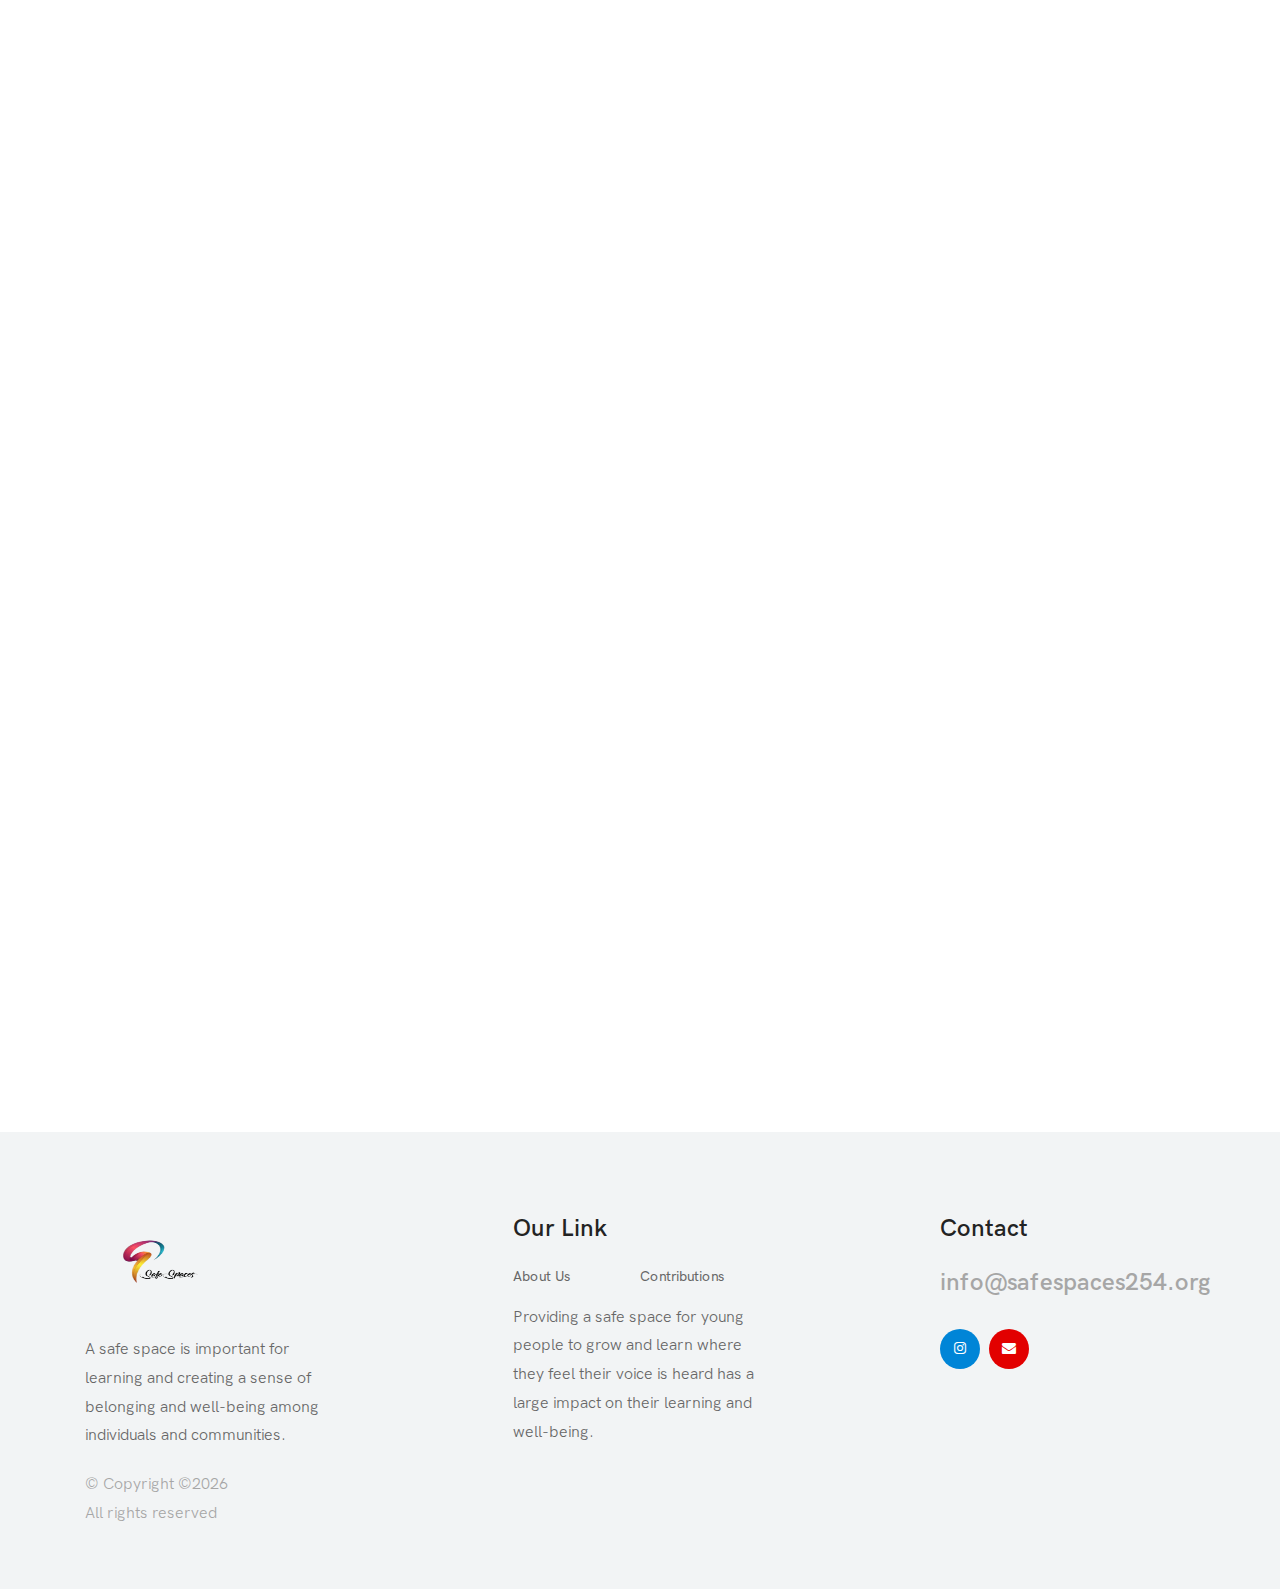
==== commit 0524b1b5: "modified markups" ====
--- a/index.html
+++ b/index.html
@@ -57,7 +57,7 @@
               <ul id="nav">
                 <li class="current-item"><a href="./index.html">Home</a></li>
                 <li><a href="./about.html">About Us</a></li>
-                
+                <li ><a href="./projects.html">Projects</a></li>
                 
                 
            
@@ -220,8 +220,9 @@
         <div class="col-12 col-lg-4">
           <div class="about-us-content mb-50 wow fadeInUp" data-wow-delay="700ms">
             <h2>Why Safe Spaces ?</h2>
-            <p>For many young people in the developing world, the opportunity to move freely in the community becomes limited at the onset of puberty.</p>
-            <p>This may be a well-intentioned protective measure, but the effect can be to limit girls’ opportunity to form strong social networks, gain requisite skills, and learn how to be full members of their community</p>
+            <p>
+            Safe Spaces is more than an organization—it’s a movement for dignity, equality, and resilience. By addressing the intersection of health, gender, and poverty, it creates a pathway for marginalized girls to overcome adversity and thrive.</p>
+            
           </div>
         </div>
       </div>
--- a/style.css
+++ b/style.css
@@ -0,0 +1,2165 @@
+/* *********************************************
+[Master Stylesheet]
+
+Template Name: Mona - Model Agency HTML5 Template
+Template Author: Colorlib
+Template Author URL: http://colorlib.com
+Version: 1.0.0
+Last Update: Dec 21, 2018
+
+*********************************************
+
+[Tables of CSS Content]
+
++ body
+  - 1.0 Reboot CSS
+  - 2.0 Spacing CSS
+  - 3.0 Preloader CSS
+  - 4.0 Heading CSS
+  - 5.0 Backtotop CSS
+  - 6.0 Buttons CSS
+  - 7.0 Header CSS
+  - 8.0 Hero CSS
+  - 9.0 Gallery CSS
+  - 10.0 Testimonial CSS
+  - 11.0 Model CSS
+  - 12.0 About CSS
+  - 13.0 Breadcrumb CSS
+  - 14.0 Blog CSS
+  - 15.0 Cta CSS
+  - 16.0 Team CSS
+  - 17.0 Widget CSS
+  - 18.0 Footer CSS
+  - 19.0 Contact CSS
+  ---------------------------------------------
+  [Color Codes]
+
+  $heading: #232323; [Heading Color]
+  $text: #666666; [Text Color]
+  $bg-gray: #f0f0f0; [Gray Background]
+  $primary: #ed489d; [Primary Color]
+  $white: #ffffff; [White Color]
+  $dark: #000000; [Dark Color]
+  $border: #ebebeb; [Border Color]
+  $hover: #ed489d; [Hover Color]
+  $secondary: #a6a6a6; [Secondary Color]
+
+  ---------------------------------------------
+  [Font Family: 'HK Grotesk']
+--------------------------------------------- */
+/* Import Fonts & All CSS */
+@import url(css/default-assets/hkgrotesk-fonts.css);
+@import url(css/bootstrap.min.css);
+@import url(css/animate.css);
+@import url(css/default-assets/classy-nav.css);
+@import url(css/owl.carousel.min.css);
+@import url(css/magnific-popup.css);
+@import url(css/font-awesome.min.css);
+@import url(css/default-assets/slick.css);
+@import url(css/style.css);
+/* :: 1.0 Reboot CSS */
+* {
+  margin: 0;
+  padding: 0; }
+
+body {
+  font-family: "HK Grotesk";
+  font-weight: 400;
+  font-size: 14px; }
+
+h1,
+h2,
+h3,
+h4,
+h5,
+h6 {
+  font-family: "HK Grotesk";
+  color: #232323;
+  line-height: 1.4;
+  font-weight: 600; }
+
+a,
+a:active,
+a:focus,
+a:hover {
+  color: #232323;
+  text-decoration: none;
+  -webkit-transition-duration: 500ms;
+  -o-transition-duration: 500ms;
+  transition-duration: 500ms;
+  outline: none; }
+
+li {
+  list-style: none; }
+
+p {
+  line-height: 1.9;
+  color: #666666;
+  font-size: 16px;
+  font-weight: 400; }
+
+img {
+  max-width: 100%;
+  height: auto; }
+
+ul {
+  margin: 0;
+  padding: 0; }
+  ul li {
+    margin: 0;
+    padding: 0; }
+
+.bg-overlay {
+  position: relative;
+  z-index: 1; }
+  .bg-overlay::after {
+    position: absolute;
+    content: "";
+    height: 100%;
+    width: 100%;
+    top: 0;
+    left: 0;
+    z-index: -1;
+    background-color: rgba(0, 0, 0, 0.5); }
+
+.box-shadow {
+  -webkit-box-shadow: 0 10px 50px 0 rgba(0, 0, 0, 0.2);
+  box-shadow: 0 10px 50px 0 rgba(0, 0, 0, 0.2); }
+
+.bg-img {
+  background-position: center center;
+  background-size: cover;
+  background-repeat: no-repeat; }
+
+.jarallax {
+  position: relative;
+  z-index: 0; }
+  .jarallax > .jarallax-img {
+    position: absolute;
+    object-fit: cover;
+    font-family: 'object-fit: cover;';
+    top: 0;
+    left: 0;
+    width: 100%;
+    height: 100%;
+    z-index: -1; }
+
+.mfp-iframe-holder .mfp-close {
+  top: 0;
+  width: 30px;
+  height: 30px;
+  background-color: #000000;
+  text-align: center;
+  right: 0;
+  padding-right: 0;
+  line-height: 32px; }
+
+.bg-transparent {
+  background-color: transparent !important; }
+
+.bg-gray {
+  background-color: #f0f0f0 !important; }
+
+/* ::2.0 Spacing CSS */
+.mt-15 {
+  margin-top: 15px; }
+
+.mt-30 {
+  margin-top: 30px; }
+
+.mt-40 {
+  margin-top: 40px; }
+
+.mt-50 {
+  margin-top: 50px; }
+
+.mt-70 {
+  margin-top: 70px; }
+
+.mt-100 {
+  margin-top: 100px; }
+
+.mt-150 {
+  margin-top: 150px; }
+
+.mr-15 {
+  margin-right: 15px; }
+
+.mr-30 {
+  margin-right: 30px; }
+
+.mr-50 {
+  margin-right: 50px; }
+
+.mr-100 {
+  margin-right: 100px; }
+
+.mb-15 {
+  margin-bottom: 15px; }
+
+.mb-30 {
+  margin-bottom: 30px; }
+
+.mb-40 {
+  margin-bottom: 40px; }
+
+.mb-50 {
+  margin-bottom: 50px; }
+
+.mb-60 {
+  margin-bottom: 60px; }
+
+.mb-70 {
+  margin-bottom: 70px; }
+
+.mb-80 {
+  margin-bottom: 80px; }
+
+.mb-100 {
+  margin-bottom: 100px; }
+
+.ml-15 {
+  margin-left: 15px; }
+
+.ml-30 {
+  margin-left: 30px; }
+
+.ml-50 {
+  margin-left: 50px; }
+
+.ml-100 {
+  margin-left: 100px; }
+
+.pt-50 {
+  padding-top: 50px !important; }
+
+.section-padding-80 {
+  padding-top: 80px;
+  padding-bottom: 80px; }
+
+.section-padding-0-80 {
+  padding-top: 0;
+  padding-bottom: 80px; }
+
+.section-padding-80-0 {
+  padding-top: 80px;
+  padding-bottom: 0; }
+
+/* :: 3.0 Preloader CSS */
+#preloader {
+  position: fixed;
+  width: 100%;
+  height: 100%;
+  z-index: 99999;
+  top: 0;
+  left: 0;
+  background-color: #000000;
+  display: -webkit-box;
+  display: -ms-flexbox;
+  display: flex;
+  -webkit-box-align: center;
+  -ms-flex-align: center;
+  align-items: center;
+  -webkit-box-pack: center;
+  -ms-flex-pack: center;
+  justify-content: center; }
+
+.wrapper {
+  padding-left: 1em;
+  padding-right: 1em;
+  margin: auto;
+  display: block;
+  width: 195px; }
+
+.cssload-loader {
+  width: 49px;
+  height: 49px;
+  border-radius: 50%;
+  margin: 3em;
+  display: inline-block;
+  position: relative;
+  vertical-align: middle;
+  background: #ffffff; }
+
+.cssload-loader,
+.cssload-loader:after,
+.cssload-loader:before {
+  animation: 1.15s infinite ease-in-out;
+  -o-animation: 1.15s infinite ease-in-out;
+  -ms-animation: 1.15s infinite ease-in-out;
+  -webkit-animation: 1.15s infinite ease-in-out;
+  -moz-animation: 1.15s infinite ease-in-out; }
+
+.cssload-loader:after,
+.cssload-loader:before {
+  width: 100%;
+  height: 100%;
+  border-radius: 50%;
+  position: absolute;
+  top: 0;
+  left: 0; }
+
+.cssload-loader {
+  animation-name: cssload-loader;
+  -o-animation-name: cssload-loader;
+  -ms-animation-name: cssload-loader;
+  -webkit-animation-name: cssload-loader;
+  -moz-animation-name: cssload-loader; }
+
+@keyframes cssload-loader {
+  from {
+    transform: scale(0);
+    opacity: 1; }
+  to {
+    transform: scale(1);
+    opacity: 0; } }
+@-o-keyframes cssload-loader {
+  from {
+    -o-transform: scale(0);
+    opacity: 1; }
+  to {
+    -o-transform: scale(1);
+    opacity: 0; } }
+@-ms-keyframes cssload-loader {
+  from {
+    -ms-transform: scale(0);
+    opacity: 1; }
+  to {
+    -ms-transform: scale(1);
+    opacity: 0; } }
+@-webkit-keyframes cssload-loader {
+  from {
+    -webkit-transform: scale(0);
+    opacity: 1; }
+  to {
+    -webkit-transform: scale(1);
+    opacity: 0; } }
+@-moz-keyframes cssload-loader {
+  from {
+    -moz-transform: scale(0);
+    opacity: 1; }
+  to {
+    -moz-transform: scale(1);
+    opacity: 0; } }
+/* :: 4.0 Heading CSS */
+.section-heading {
+  position: relative;
+  z-index: 1;
+  margin-bottom: 50px; }
+  .section-heading h2 {
+    font-size: 48px;
+    text-transform: capitalize;
+    margin-bottom: 0; }
+    @media only screen and (min-width: 992px) and (max-width: 1199px) {
+      .section-heading h2 {
+        font-size: 42px; } }
+    @media only screen and (min-width: 768px) and (max-width: 991px) {
+      .section-heading h2 {
+        font-size: 36px; } }
+    @media only screen and (max-width: 767px) {
+      .section-heading h2 {
+        font-size: 30px; } }
+  .section-heading.white h2 {
+    color: #ffffff; }
+
+/* :: 5.0 Backtotop CSS */
+#scrollUp {
+  bottom: 50px;
+  font-size: 22px;
+  line-height: 42px;
+  right: 0;
+  width: 40px;
+  background-color: #000000;
+  color: #ffffff;
+  text-align: center;
+  height: 40px;
+  -webkit-transition-duration: 500ms;
+  -o-transition-duration: 500ms;
+  transition-duration: 500ms;
+  border-radius: 2px 0 0 2px; }
+  #scrollUp:focus, #scrollUp:hover {
+    background-color: #000000; }
+
+/* :: 6.0 Buttons CSS */
+.mona-btn {
+  position: relative;
+  z-index: 1;
+  min-width: 180px;
+  height: 50px;
+  line-height: 46px;
+  font-size: 18px;
+  font-weight: 600;
+  display: inline-block;
+  padding: 0 20px;
+  text-align: center;
+  text-transform: capitalize;
+  color: #ffffff;
+  border-radius: 40px;
+  background-color: #000000;
+  -webkit-transition-duration: 500ms;
+  -o-transition-duration: 500ms;
+  transition-duration: 500ms;
+  border: 2px solid #ffffff; }
+  .mona-btn:focus, .mona-btn:hover {
+    box-shadow: none;
+    background-color: #000000;
+    color: #ffffff;
+    border-color: #000000; }
+  .mona-btn.btn-2 {
+    border-color: #000000;
+    color: #000000;
+    background-color: #ffffff; }
+    .mona-btn.btn-2:focus, .mona-btn.btn-2:hover {
+      color: #ffffff;
+      background-color: #000000; }
+
+/* :: 7.0 Header CSS */
+.header-area {
+  position: fixed;
+  z-index: 600;
+  width: 100%;
+  left: 0;
+  top: 0;
+  -webkit-transition-duration: 500ms;
+  -o-transition-duration: 500ms;
+  transition-duration: 500ms; }
+  .header-area .main-header-area.sticky {
+    top: 0;
+    width: 100%;
+    position: fixed;
+    background-color: #ffffff;
+    box-shadow: 0 3px 50px rgba(0, 0, 0, 0.2);
+    border-bottom: none;
+    left: 0;
+    z-index: 650;
+    border-bottom-color: transparent; }
+  .header-area .search-icon {
+    position: relative;
+    z-index: 1;
+    margin-left: 30px; }
+    @media only screen and (min-width: 768px) and (max-width: 991px) {
+      .header-area .search-icon {
+        margin-left: 15px;
+        margin-top: 20px; } }
+    @media only screen and (max-width: 767px) {
+      .header-area .search-icon {
+        margin-left: 15px;
+        margin-top: 20px; } }
+    .header-area .search-icon i {
+      font-size: 20px;
+      color: #ffffff;
+      cursor: pointer; }
+
+.classy-nav-container {
+  background-color: transparent;
+  padding: 0; }
+  @media only screen and (max-width: 767px) {
+    .classy-nav-container {
+      padding: 0 15px; } }
+  .classy-nav-container .classy-navbar {
+    height: 100px;
+    padding: 0 3%; }
+    @media only screen and (min-width: 768px) and (max-width: 991px) {
+      .classy-nav-container .classy-navbar {
+        height: 70px; } }
+    @media only screen and (max-width: 767px) {
+      .classy-nav-container .classy-navbar {
+        height: 70px; } }
+    .classy-nav-container .classy-navbar .bg-curve {
+      position: absolute;
+      width: 60%;
+      height: 100%;
+      top: 0;
+      right: 0;
+      background-repeat: no-repeat;
+      background-position: top right;
+      background-size: cover; }
+    @media only screen and (max-width: 767px) {
+      .classy-nav-container .classy-navbar .nav-brand {
+        max-width: 90px;
+        margin-right: 15px; } }
+    .classy-nav-container .classy-navbar .classynav ul li a {
+      position: relative;
+      z-index: 1;
+      font-weight: 500;
+      font-size: 18px;
+      text-transform: capitalize;
+      color: #ffffff; }
+      .classy-nav-container .classy-navbar .classynav ul li a:focus, .classy-nav-container .classy-navbar .classynav ul li a:hover {
+        color: #ffffff; }
+      @media only screen and (min-width: 992px) and (max-width: 1199px) {
+        .classy-nav-container .classy-navbar .classynav ul li a {
+          font-size: 14px;
+          padding: 0 10px; } }
+      @media only screen and (min-width: 768px) and (max-width: 991px) {
+        .classy-nav-container .classy-navbar .classynav ul li a {
+          border-bottom: none;
+          font-size: 14px; } }
+      @media only screen and (max-width: 767px) {
+        .classy-nav-container .classy-navbar .classynav ul li a {
+          border-bottom: none;
+          font-size: 14px; } }
+    .classy-nav-container .classy-navbar .classynav ul li.cn-dropdown-item ul li a {
+      font-size: 14px;
+      text-transform: capitalize; }
+    .classy-nav-container .classy-navbar .classynav ul li.current-item a::after {
+      content: '';
+      position: absolute;
+      width: 80%;
+      height: 2px;
+      background-color: #f6a4ce;
+      bottom: 0;
+      left: 50%;
+      -webkit-transform: translateX(-50%);
+      -ms-transform: translateX(-50%);
+      transform: translateX(-50%);
+      z-index: 1; }
+      @media only screen and (min-width: 768px) and (max-width: 991px) {
+        .classy-nav-container .classy-navbar .classynav ul li.current-item a::after {
+          width: 100%;
+          height: 1px; } }
+      @media only screen and (max-width: 767px) {
+        .classy-nav-container .classy-navbar .classynav ul li.current-item a::after {
+          width: 100%;
+          height: 1px; } }
+
+.classynav ul li.has-down > a::after,
+.classynav ul li.has-down.active > a::after,
+.classynav ul li.megamenu-item > a::after {
+  color: #ffffff; }
+
+.breakpoint-off .classynav ul li .dropdown {
+  background-color: #000000; }
+
+.classynav ul li .dropdown li a {
+  border-bottom: none;
+  height: 40px; }
+
+.classynav ul li .dropdown li .dropdown li .dropdown li a,
+.classynav ul li .dropdown li .dropdown li a {
+  border-bottom: none; }
+
+@media only screen and (min-width: 768px) and (max-width: 991px) {
+  .classy-navbar-toggler .navbarToggler span {
+    background-color: #ffffff; } }
+@media only screen and (max-width: 767px) {
+  .classy-navbar-toggler .navbarToggler span {
+    background-color: #ffffff; } }
+
+@media only screen and (min-width: 768px) and (max-width: 991px) {
+  .breakpoint-on .classy-navbar .classy-menu {
+    background-color: #000000;
+    box-shadow: 0 0 30px 0 rgba(255, 255, 255, 0.2); }
+
+  .breakpoint-on .classynav > ul > li > a {
+    background-color: #000000; }
+
+  .classycloseIcon .cross-wrap span {
+    background-color: #ffffff; } }
+@media only screen and (max-width: 767px) {
+  .breakpoint-on .classy-navbar .classy-menu {
+    background-color: #000000;
+    box-shadow: 0 0 30px 0 rgba(255, 255, 255, 0.2); }
+
+  .breakpoint-on .classynav > ul > li > a {
+    background-color: #000000; }
+
+  .classycloseIcon .cross-wrap span {
+    background-color: #ffffff; } }
+.top-search-area .modal-content {
+  border: none; }
+  .top-search-area .modal-content .modal-body {
+    padding: 50px; }
+    @media only screen and (max-width: 767px) {
+      .top-search-area .modal-content .modal-body {
+        padding: 50px 15px; } }
+    @media only screen and (min-width: 576px) and (max-width: 767px) {
+      .top-search-area .modal-content .modal-body {
+        padding: 50px; } }
+    .top-search-area .modal-content .modal-body button.close-btn {
+      position: absolute;
+      top: 15px;
+      right: 15px;
+      z-index: 10;
+      font-size: 14px; }
+      .top-search-area .modal-content .modal-body button.close-btn.btn {
+        padding: 0;
+        background-color: transparent; }
+        .top-search-area .modal-content .modal-body button.close-btn.btn:focus, .top-search-area .modal-content .modal-body button.close-btn.btn:hover {
+          box-shadow: none;
+          color: #000000; }
+.top-search-area form {
+  width: 100%;
+  position: relative;
+  z-index: 1; }
+  .top-search-area form input {
+    width: 100%;
+    height: 50px;
+    border: none;
+    box-shadow: 0 0 30px 15px rgba(0, 0, 0, 0.08);
+    border-radius: 6px;
+    font-size: 12px;
+    font-style: italic;
+    padding: 0 20px; }
+    .top-search-area form input:focus {
+      box-shadow: 0 0 30px 15px rgba(0, 0, 0, 0.08); }
+  .top-search-area form button {
+    position: absolute;
+    width: 100px;
+    height: 50px;
+    top: 0;
+    right: 0;
+    z-index: 10;
+    border-radius: 0 6px 6px 0;
+    border: none;
+    background-color: #000000;
+    font-weight: 600;
+    font-size: 14px;
+    text-transform: uppercase;
+    text-align: center;
+    color: #ffffff;
+    cursor: pointer; }
+    @media only screen and (max-width: 767px) {
+      .top-search-area form button {
+        width: 80px; } }
+
+/* :: 8.0 Hero CSS */
+.welcome-slides {
+  position: relative;
+  z-index: 1;
+  overflow: hidden; }
+  .welcome-slides .owl-next {
+    -webkit-transition-duration: 500ms;
+    -o-transition-duration: 500ms;
+    transition-duration: 500ms;
+    position: absolute;
+    bottom: 0;
+    right: 15%;
+    width: 100px;
+    height: 100px;
+    background-color: #ffffff;
+    text-align: center;
+    line-height: 100px;
+    color: #232323;
+    font-size: 30px;
+    z-index: 10; }
+    .welcome-slides .owl-next:focus, .welcome-slides .owl-next:hover {
+      background-color: #000000;
+      color: #ffffff; }
+    @media only screen and (min-width: 992px) and (max-width: 1199px) {
+      .welcome-slides .owl-next {
+        width: 70px;
+        height: 70px;
+        line-height: 70px; } }
+    @media only screen and (min-width: 768px) and (max-width: 991px) {
+      .welcome-slides .owl-next {
+        width: 70px;
+        height: 70px;
+        line-height: 70px; } }
+    @media only screen and (max-width: 767px) {
+      .welcome-slides .owl-next {
+        width: 50px;
+        height: 50px;
+        line-height: 50px; } }
+
+.single-welcome-slide {
+  position: relative;
+  z-index: 2;
+  width: 100%;
+  height: 900px;
+  background-color: #ffffff; }
+  @media only screen and (min-width: 992px) and (max-width: 1199px) {
+    .single-welcome-slide {
+      height: 680px; } }
+  @media only screen and (min-width: 768px) and (max-width: 991px) {
+    .single-welcome-slide {
+      height: 600px; } }
+  @media only screen and (max-width: 767px) {
+    .single-welcome-slide {
+      height: 400px; } }
+  .single-welcome-slide .bg-curve {
+    position: absolute;
+    width: 60%;
+    height: 100%;
+    background-repeat: no-repeat;
+    background-position: top right;
+    background-size: contain;
+    top: 0;
+    right: 0; }
+  .single-welcome-slide .main-bg-img {
+    position: absolute;
+    width: 50%;
+    height: calc(100% - 100px);
+    bottom: 0;
+    right: 15%;
+    z-index: 1; }
+    @media only screen and (min-width: 768px) and (max-width: 991px) {
+      .single-welcome-slide .main-bg-img {
+        height: calc(100% - 70px); } }
+    @media only screen and (max-width: 767px) {
+      .single-welcome-slide .main-bg-img {
+        height: calc(100% - 70px); } }
+  .single-welcome-slide .social-info {
+    position: absolute;
+    z-index: 10;
+    bottom: 0;
+    left: 4%; }
+    .single-welcome-slide .social-info a {
+      display: inline-block;
+      margin-left: 30px;
+      text-transform: uppercase;
+      color: #a6a6a6;
+      letter-spacing: 2px;
+      font-size: 14px;
+      font-weight: 600; }
+      .single-welcome-slide .social-info a:first-child {
+        margin-left: 0; }
+      @media only screen and (max-width: 767px) {
+        .single-welcome-slide .social-info a {
+          margin-left: 15px; } }
+      .single-welcome-slide .social-info a i {
+        display: none; }
+        @media only screen and (min-width: 768px) and (max-width: 991px) {
+          .single-welcome-slide .social-info a i {
+            display: block; } }
+        @media only screen and (max-width: 767px) {
+          .single-welcome-slide .social-info a i {
+            display: block; } }
+      @media only screen and (min-width: 768px) and (max-width: 991px) {
+        .single-welcome-slide .social-info a span {
+          display: none; } }
+      @media only screen and (max-width: 767px) {
+        .single-welcome-slide .social-info a span {
+          display: none; } }
+      .single-welcome-slide .social-info a:focus, .single-welcome-slide .social-info a:hover {
+        color: #000000;
+        box-shadow: none; }
+      @media only screen and (min-width: 992px) and (max-width: 1199px) {
+        .single-welcome-slide .social-info a {
+          letter-spacing: 1px;
+          font-size: 13px;
+          margin-left: 15px; } }
+  .single-welcome-slide .slide-pager a {
+    position: absolute;
+    width: 15%;
+    height: 100px;
+    font-size: 24px;
+    color: #ffffff;
+    bottom: 0;
+    right: 0;
+    z-index: 10;
+    background-color: #232323;
+    font-weight: 600;
+    line-height: 100px;
+    text-align: center;
+    padding: 0 15px;
+    overflow: hidden; }
+    @media only screen and (min-width: 992px) and (max-width: 1199px) {
+      .single-welcome-slide .slide-pager a {
+        height: 70px;
+        font-size: 18px;
+        line-height: 70px; } }
+    @media only screen and (min-width: 768px) and (max-width: 991px) {
+      .single-welcome-slide .slide-pager a {
+        height: 70px;
+        font-size: 14px;
+        line-height: 70px; } }
+    @media only screen and (max-width: 767px) {
+      .single-welcome-slide .slide-pager a {
+        display: none; } }
+
+.welcome-text {
+  position: relative;
+  z-index: 1;
+  margin-top: 100px; }
+  .welcome-text h2 {
+    font-size: 100px;
+    color: #232323;
+    display: block;
+    text-transform: capitalize;
+    margin-left: -9px;
+    margin-bottom: 30px;
+    line-height: 1.2; }
+    @media only screen and (min-width: 992px) and (max-width: 1199px) {
+      .welcome-text h2 {
+        font-size: 72px;
+        margin-left: -4px; } }
+    @media only screen and (min-width: 768px) and (max-width: 991px) {
+      .welcome-text h2 {
+        font-size: 72px;
+        margin-left: -4px; } }
+    @media only screen and (max-width: 767px) {
+      .welcome-text h2 {
+        font-size: 36px;
+        margin-bottom: 15px;
+        margin-left: 0; } }
+  .welcome-text h5 {
+    font-size: 18px;
+    color: #a6a6a6;
+    margin-bottom: 50px;
+    text-transform: uppercase;
+    letter-spacing: 2px; }
+    @media only screen and (max-width: 767px) {
+      .welcome-text h5 {
+        margin-bottom: 15px; } }
+  .welcome-text a {
+    padding: 0;
+    display: inline-block;
+    font-size: 16px;
+    letter-spacing: 2px;
+    text-transform: uppercase;
+    color: #000000;
+    font-weight: 600; }
+    .welcome-text a:focus, .welcome-text a:hover {
+      color: #232323; }
+
+/* :: 9.0 Gallery CSS */
+.mona-projects-menu {
+  position: relative;
+  z-index: 1; }
+  .mona-projects-menu .btn {
+    padding: 0;
+    background-color: transparent;
+    font-size: 20px;
+    text-transform: uppercase;
+    letter-spacing: 2px;
+    color: #a6a6a6;
+    margin: 0 30px;
+    font-weight: 600; }
+    .mona-projects-menu .btn:focus {
+      box-shadow: none; }
+    .mona-projects-menu .btn.active {
+      color: #232323; }
+
+.single-project-area {
+  position: relative;
+  z-index: 1; }
+  .single-project-area img {
+    width: 100%;
+    -webkit-transition-duration: 250ms;
+    -o-transition-duration: 250ms;
+    transition-duration: 250ms; }
+  .single-project-area .hover-content {
+    -webkit-transition-duration: 500ms;
+    -o-transition-duration: 500ms;
+    transition-duration: 500ms;
+    position: absolute;
+    width: 100%;
+    height: 100%;
+    background-color: #000000;
+    top: 0;
+    left: 0;
+    z-index: 10;
+    padding: 20px;
+    opacity: 0;
+    visibility: hidden; }
+    .single-project-area .hover-content .hover-text h4 {
+      color: #ffffff;
+      margin-bottom: 25px; }
+      @media only screen and (min-width: 992px) and (max-width: 1199px) {
+        .single-project-area .hover-content .hover-text h4 {
+          font-size: 20px; } }
+      @media only screen and (min-width: 768px) and (max-width: 991px) {
+        .single-project-area .hover-content .hover-text h4 {
+          font-size: 16px; } }
+      @media only screen and (max-width: 767px) {
+        .single-project-area .hover-content .hover-text h4 {
+          font-size: 14px;
+          margin-bottom: 10px; } }
+    .single-project-area .hover-content .hover-text h6 {
+      color: #ffffff; }
+      @media only screen and (min-width: 992px) and (max-width: 1199px) {
+        .single-project-area .hover-content .hover-text h6 {
+          font-size: 12px; } }
+      @media only screen and (min-width: 768px) and (max-width: 991px) {
+        .single-project-area .hover-content .hover-text h6 {
+          font-size: 12px; } }
+      @media only screen and (max-width: 767px) {
+        .single-project-area .hover-content .hover-text h6 {
+          font-size: 12px; } }
+      .single-project-area .hover-content .hover-text h6:last-child {
+        margin-bottom: 0; }
+  .single-project-area:focus img, .single-project-area:hover img {
+    -webkit-filter: blur(1px);
+    filter: blur(1px); }
+  .single-project-area:focus .hover-content, .single-project-area:hover .hover-content {
+    opacity: 0.9;
+    visibility: visible; }
+
+/* :: 10.0 Testimonial CSS */
+.clients-feedback-area {
+  position: relative;
+  z-index: 1; }
+  .clients-feedback-area .client-feedback-text {
+    position: relative;
+    z-index: 1; }
+    .clients-feedback-area .client-feedback-text .quote-icon i {
+      display: block;
+      font-size: 72px;
+      margin-bottom: 20px;
+      color: #000000;
+      -webkit-transform: rotate(180deg);
+      -ms-transform: rotate(180deg);
+      transform: rotate(180deg); }
+    .clients-feedback-area .client-feedback-text .client-description h4 {
+      margin-bottom: 30px; }
+      @media only screen and (max-width: 767px) {
+        .clients-feedback-area .client-feedback-text .client-description h4 {
+          font-size: 20px; } }
+    .clients-feedback-area .client-feedback-text .ratings {
+      position: relative;
+      z-index: 1;
+      margin-bottom: 10px; }
+      .clients-feedback-area .client-feedback-text .ratings i {
+        color: #e99d19;
+        font-size: 14px; }
+    .clients-feedback-area .client-feedback-text .client-name h5 {
+      font-size: 22px;
+      margin-bottom: 0; }
+    .clients-feedback-area .client-feedback-text .client-name span {
+      color: #a6a6a6;
+      text-transform: uppercase;
+      margin-bottom: 0; }
+  .clients-feedback-area .slick-dots {
+    display: -webkit-box;
+    display: -ms-flexbox;
+    display: flex;
+    -webkit-box-pack: center;
+    -ms-flex-pack: center;
+    justify-content: center; }
+    .clients-feedback-area .slick-dots li button {
+      width: 12px;
+      height: 12px;
+      text-indent: -999999999999999999999999px;
+      border: 3px solid #ebebeb;
+      background-color: #ffffff;
+      border-radius: 50%;
+      margin: 5.5px;
+      outline: none; }
+    .clients-feedback-area .slick-dots li.slick-active button {
+      background-color: #000000;
+      border-color: #000000; }
+  .clients-feedback-area .slick-slide.client-thumbnail {
+    display: -webkit-box;
+    display: -ms-flexbox;
+    display: flex;
+    -webkit-box-pack: center;
+    -ms-flex-pack: center;
+    justify-content: center;
+    -webkit-box-align: center;
+    -ms-flex-align: center;
+    align-items: center;
+    height: 129px; }
+  .clients-feedback-area .slick-slide img {
+    display: block;
+    width: 80px !important;
+    height: 80px !important;
+    border-radius: 50%;
+    border: 5px solid #ffffff;
+    -webkit-box-shadow: 0 4px 20px rgba(0, 0, 0, 0.1);
+    box-shadow: 0 4px 20px rgba(0, 0, 0, 0.1); }
+    @media only screen and (min-width: 768px) and (max-width: 991px) {
+      .clients-feedback-area .slick-slide img {
+        width: 60px !important;
+        height: 60px !important; } }
+    @media only screen and (max-width: 767px) {
+      .clients-feedback-area .slick-slide img {
+        width: 60px !important;
+        height: 60px !important; } }
+  .clients-feedback-area .slick-slide.slick-current:focus {
+    box-shadow: none;
+    outline: none; }
+  .clients-feedback-area .slick-slide.slick-current img {
+    width: 100px !important;
+    height: 100px !important; }
+    @media only screen and (min-width: 768px) and (max-width: 991px) {
+      .clients-feedback-area .slick-slide.slick-current img {
+        width: 80px !important;
+        height: 80px !important; } }
+    @media only screen and (max-width: 767px) {
+      .clients-feedback-area .slick-slide.slick-current img {
+        width: 80px !important;
+        height: 80px !important; } }
+    .clients-feedback-area .slick-slide.slick-current img:focus {
+      box-shadow: none;
+      outline: none; }
+  .clients-feedback-area .slick-arrow {
+    position: absolute;
+    width: 30px;
+    background-color: #ffffff;
+    height: 100%;
+    text-align: center;
+    font-size: 24px;
+    color: #b5aec4;
+    display: block;
+    line-height: 550%;
+    left: 0;
+    z-index: 90;
+    cursor: pointer; }
+    .clients-feedback-area .slick-arrow.fa-angle-right {
+      left: auto;
+      right: 0;
+      top: 0; }
+
+/* 11.0 Model CSS */
+.model-tab-area {
+  position: relative;
+  z-index: 1; }
+  .model-tab-area .nav-tabs {
+    border-bottom: none;
+    -webkit-box-pack: center;
+    -ms-flex-pack: center;
+    justify-content: center; }
+    .model-tab-area .nav-tabs .nav-link {
+      border: none;
+      border-radius: 0;
+      padding: 0 30px;
+      font-size: 20px;
+      letter-spacing: 2px;
+      color: #a6a6a6;
+      font-weight: 600;
+      text-transform: uppercase; }
+      .model-tab-area .nav-tabs .nav-link.active {
+        color: #232323; }
+      @media only screen and (max-width: 767px) {
+        .model-tab-area .nav-tabs .nav-link {
+          padding: 0 10px;
+          font-size: 14px; } }
+
+.mona-tab-content {
+  position: relative;
+  z-index: 1;
+  padding: 0 3%; }
+
+.single-model-item {
+  position: relative;
+  z-index: 1; }
+  .single-model-item .model-thumbnail {
+    position: relative;
+    z-index: 1; }
+    .single-model-item .model-thumbnail img {
+      width: 100%; }
+    .single-model-item .model-thumbnail .first-thumbnail {
+      -webkit-transition-duration: 500ms;
+      -o-transition-duration: 500ms;
+      transition-duration: 500ms;
+      position: relative;
+      z-index: 1;
+      opacity: 1;
+      visibility: visible; }
+    .single-model-item .model-thumbnail .second-thumbnail {
+      -webkit-transition-duration: 800ms;
+      -o-transition-duration: 800ms;
+      transition-duration: 800ms;
+      position: absolute;
+      top: 0;
+      width: 100%;
+      left: 0;
+      opacity: 0;
+      visibility: hidden; }
+    .single-model-item .model-thumbnail .share-info {
+      -webkit-transition-duration: 800ms;
+      -o-transition-duration: 800ms;
+      transition-duration: 800ms;
+      width: 50px;
+      height: 50px;
+      position: absolute;
+      z-index: 10;
+      bottom: 0;
+      right: 0; }
+      .single-model-item .model-thumbnail .share-info .share-icon a {
+        position: absolute;
+        top: 0;
+        right: 0;
+        width: 50px;
+        height: 50px;
+        background-color: #232323;
+        color: #ffffff;
+        font-size: 20px;
+        text-align: center;
+        line-height: 50px; }
+        .single-model-item .model-thumbnail .share-info .share-icon a i {
+          -webkit-transition-duration: 800ms;
+          -o-transition-duration: 800ms;
+          transition-duration: 800ms; }
+        .single-model-item .model-thumbnail .share-info .share-icon a:focus, .single-model-item .model-thumbnail .share-info .share-icon a:hover {
+          background-color: #000000; }
+          .single-model-item .model-thumbnail .share-info .share-icon a:focus i, .single-model-item .model-thumbnail .share-info .share-icon a:hover i {
+            -webkit-transform: rotate(-180deg);
+            -ms-transform: rotate(-180deg);
+            transform: rotate(-180deg); }
+      .single-model-item .model-thumbnail .share-info .others-icon {
+        -webkit-transition-duration: 500ms;
+        -o-transition-duration: 500ms;
+        transition-duration: 500ms;
+        position: absolute;
+        width: calc(100% - 50px);
+        height: 50px;
+        visibility: hidden;
+        opacity: 0; }
+        .single-model-item .model-thumbnail .share-info .others-icon a {
+          display: inline-block;
+          position: absolute;
+          text-align: center;
+          width: 20%;
+          height: 50px;
+          top: 0;
+          left: 0;
+          color: #ffffff;
+          line-height: 50px;
+          background-color: #232323; }
+          .single-model-item .model-thumbnail .share-info .others-icon a:focus, .single-model-item .model-thumbnail .share-info .others-icon a:hover {
+            background-color: #000000; }
+          .single-model-item .model-thumbnail .share-info .others-icon a:nth-child(2) {
+            top: 0;
+            left: 20%; }
+          .single-model-item .model-thumbnail .share-info .others-icon a:nth-child(3) {
+            top: 0;
+            left: 40%; }
+          .single-model-item .model-thumbnail .share-info .others-icon a:nth-child(4) {
+            top: 0;
+            left: 60%; }
+          .single-model-item .model-thumbnail .share-info .others-icon a:nth-child(5) {
+            top: 0;
+            left: 80%; }
+      .single-model-item .model-thumbnail .share-info:focus, .single-model-item .model-thumbnail .share-info:hover {
+        width: 100%; }
+        .single-model-item .model-thumbnail .share-info:focus .others-icon, .single-model-item .model-thumbnail .share-info:hover .others-icon {
+          visibility: visible;
+          opacity: 1; }
+  .single-model-item .model-info {
+    position: relative;
+    z-index: 1;
+    margin-top: 20px; }
+    .single-model-item .model-info h3 {
+      -webkit-transition-duration: 500ms;
+      -o-transition-duration: 500ms;
+      transition-duration: 500ms;
+      margin-bottom: 5px;
+      font-size: 24px; }
+      @media only screen and (min-width: 768px) and (max-width: 991px) {
+        .single-model-item .model-info h3 {
+          font-size: 22px; } }
+      @media only screen and (max-width: 767px) {
+        .single-model-item .model-info h3 {
+          font-size: 22px; } }
+    .single-model-item .model-info h6 {
+      margin-bottom: 0;
+      letter-spacing: 2px;
+      color: #a6a6a6;
+      font-weight: 600;
+      text-transform: uppercase; }
+  .single-model-item:focus .model-thumbnail .first-thumbnail, .single-model-item:hover .model-thumbnail .first-thumbnail {
+    opacity: 0;
+    visibility: hidden; }
+  .single-model-item:focus .model-thumbnail .second-thumbnail, .single-model-item:hover .model-thumbnail .second-thumbnail {
+    opacity: 1;
+    visibility: visible; }
+  .single-model-item:focus .model-info h3, .single-model-item:hover .model-info h3 {
+    color: #000000; }
+
+.mona-actor-slide,
+.mona-all-model-slide,
+.mona-models-slide,
+.mona-singer-slide {
+  position: relative;
+  z-index: 1; }
+  .mona-actor-slide .owl-next,
+  .mona-actor-slide .owl-prev,
+  .mona-all-model-slide .owl-next,
+  .mona-all-model-slide .owl-prev,
+  .mona-models-slide .owl-next,
+  .mona-models-slide .owl-prev,
+  .mona-singer-slide .owl-next,
+  .mona-singer-slide .owl-prev {
+    -webkit-transition-duration: 500ms;
+    -o-transition-duration: 500ms;
+    transition-duration: 500ms;
+    width: 50px;
+    height: 50px;
+    border-radius: 50%;
+    background-color: rgba(0, 0, 0, 0.2);
+    color: #ffffff;
+    text-align: center;
+    line-height: 60px;
+    font-size: 24px;
+    position: absolute;
+    top: 50%;
+    margin-top: -25px;
+    left: -25px; }
+    .mona-actor-slide .owl-next.owl-next,
+    .mona-actor-slide .owl-prev.owl-next,
+    .mona-all-model-slide .owl-next.owl-next,
+    .mona-all-model-slide .owl-prev.owl-next,
+    .mona-models-slide .owl-next.owl-next,
+    .mona-models-slide .owl-prev.owl-next,
+    .mona-singer-slide .owl-next.owl-next,
+    .mona-singer-slide .owl-prev.owl-next {
+      left: auto;
+      right: -25px; }
+    .mona-actor-slide .owl-next:focus, .mona-actor-slide .owl-next:hover,
+    .mona-actor-slide .owl-prev:focus,
+    .mona-actor-slide .owl-prev:hover,
+    .mona-all-model-slide .owl-next:focus,
+    .mona-all-model-slide .owl-next:hover,
+    .mona-all-model-slide .owl-prev:focus,
+    .mona-all-model-slide .owl-prev:hover,
+    .mona-models-slide .owl-next:focus,
+    .mona-models-slide .owl-next:hover,
+    .mona-models-slide .owl-prev:focus,
+    .mona-models-slide .owl-prev:hover,
+    .mona-singer-slide .owl-next:focus,
+    .mona-singer-slide .owl-next:hover,
+    .mona-singer-slide .owl-prev:focus,
+    .mona-singer-slide .owl-prev:hover {
+      background-color: #000000; }
+
+@media only screen and (min-width: 1200px) {
+  .mona-model-area.model-page .mona-tab-content .col-xl {
+    -webkit-box-flex: 0;
+    -ms-flex: 0 0 20%;
+    flex: 0 0 20%;
+    min-width: 20%;
+    width: 20%; } }
+
+/* :: 12.0 About CSS */
+.about-us-thumbnail {
+  position: relative;
+  z-index: 1;
+  overflow: hidden;
+  width: 100%; }
+  .about-us-thumbnail img {
+    width: 100%;
+    -webkit-transition-duration: 800ms;
+    -o-transition-duration: 800ms;
+    transition-duration: 800ms; }
+  .about-us-thumbnail .line {
+    width: 100px;
+    height: 15px;
+    background-color: #000000;
+    position: absolute;
+    z-index: 10;
+    top: -15px;
+    right: -15px;
+    opacity: 0;
+    visibility: hidden;
+    -webkit-transition-duration: 300ms;
+    -o-transition-duration: 300ms;
+    transition-duration: 300ms; }
+    .about-us-thumbnail .line::after {
+      content: '';
+      height: 100px;
+      width: 15px;
+      background-color: #000000;
+      position: absolute;
+      top: 0;
+      right: 0;
+      z-index: 10; }
+  .about-us-thumbnail .line2 {
+    width: 100px;
+    height: 15px;
+    background-color: #000000;
+    position: absolute;
+    z-index: 10;
+    bottom: -15px;
+    left: -15px;
+    opacity: 0;
+    visibility: hidden;
+    -webkit-transition-duration: 300ms;
+    -o-transition-duration: 300ms;
+    transition-duration: 300ms; }
+    .about-us-thumbnail .line2::after {
+      content: '';
+      height: 100px;
+      width: 15px;
+      background-color: #000000;
+      position: absolute;
+      bottom: 0;
+      left: 0;
+      z-index: 10; }
+  .about-us-thumbnail:focus .line, .about-us-thumbnail:hover .line {
+    opacity: 1;
+    visibility: visible;
+    top: 0;
+    right: 0; }
+  .about-us-thumbnail:focus .line2, .about-us-thumbnail:hover .line2 {
+    opacity: 1;
+    visibility: visible;
+    bottom: 0;
+    left: 0; }
+
+.about-us-content {
+  position: relative;
+  z-index: 1;
+  padding-left: 10%; }
+  @media only screen and (min-width: 992px) and (max-width: 1199px) {
+    .about-us-content {
+      padding-left: 0; } }
+  @media only screen and (min-width: 768px) and (max-width: 991px) {
+    .about-us-content {
+      padding-left: 0; } }
+  @media only screen and (max-width: 767px) {
+    .about-us-content {
+      padding-left: 0; } }
+  .about-us-content h2 {
+    font-size: 48px;
+    margin-bottom: 15px;
+    line-height: 1.3; }
+    @media only screen and (min-width: 992px) and (max-width: 1199px) {
+      .about-us-content h2 {
+        font-size: 28px; } }
+    @media only screen and (min-width: 768px) and (max-width: 991px) {
+      .about-us-content h2 {
+        font-size: 30px; } }
+    @media only screen and (max-width: 767px) {
+      .about-us-content h2 {
+        font-size: 30px; } }
+  .about-us-content p {
+    margin-bottom: 30px; }
+    .about-us-content p:last-child {
+      margin-bottom: 0; }
+
+.service-area {
+  
+  z-index: 1;
+  border-top: 1px solid #ebebeb;
+  /* text-align: center; */
+  padding-top: 50px;
+ }
+  .service-area i {
+    font-size: 42px;
+    margin-bottom: 30px;
+    color: #000000;
+    display: block;
+   }
+  .service-area h5 {
+    -webkit-transition-duration: 500ms;
+    -o-transition-duration: 500ms;
+    transition-duration: 500ms;
+    font-size: 22px;
+    margin-bottom: 10px; }
+  .service-area p {
+    font-size: 16px;
+    margin-bottom: 0; }
+  .service-area:focus h5, .service-area:hover h5 {
+    color: #000000; }
+
+.single-benefits-area {
+  position: relative;
+  z-index: 1; }
+  .single-benefits-area .benefits-icon {
+    -webkit-box-flex: 0;
+    -ms-flex: 0 0 70px;
+    flex: 0 0 70px;
+    max-width: 70px;
+    width: 70px; }
+    .single-benefits-area .benefits-icon i {
+      color: #000000;
+      font-size: 42px; }
+  .single-benefits-area .benefits-content h5 {
+    font-size: 22px; }
+  .single-benefits-area .benefits-content p {
+    margin-bottom: 0; }
+
+.mona-video-area {
+  position: relative;
+  z-index: 1; }
+  .mona-video-area .video-play-btn {
+    position: absolute;
+    top: 50%;
+    left: 50%;
+    margin-top: -25px;
+    margin-left: -25px;
+    z-index: 99;
+    padding: 0;
+    border-radius: 50%;
+    width: 50px;
+    height: 50px;
+    background-color: #000000;
+    color: #ffffff;
+    line-height: 50px; }
+    .mona-video-area .video-play-btn:focus, .mona-video-area .video-play-btn:hover {
+      box-shadow: none;
+      background-color: #232323; }
+
+/* :: 13.0 Breadcrumb CSS */
+.breadcumb-area {
+  position: relative;
+  z-index: 1;
+  height: 270px; }
+  @media only screen and (min-width: 768px) and (max-width: 991px) {
+    .breadcumb-area {
+      height: 220px; } }
+  @media only screen and (max-width: 767px) {
+    .breadcumb-area {
+      height: 180px; } }
+  .breadcumb-area .title {
+    font-size: 60px;
+    margin-bottom: 0;
+    text-transform: capitalize; }
+    @media only screen and (min-width: 992px) and (max-width: 1199px) {
+      .breadcumb-area .title {
+        font-size: 48px; } }
+    @media only screen and (min-width: 768px) and (max-width: 991px) {
+      .breadcumb-area .title {
+        font-size: 36px; } }
+    @media only screen and (max-width: 767px) {
+      .breadcumb-area .title {
+        font-size: 30px; } }
+  .breadcumb-area .breadcumb--con .breadcrumb {
+    padding: 0;
+    margin-bottom: 0;
+    list-style: none;
+    background-color: transparent;
+    border-radius: 0; }
+    .breadcumb-area .breadcumb--con .breadcrumb .breadcrumb-item,
+    .breadcumb-area .breadcumb--con .breadcrumb .breadcrumb-item > a,
+    .breadcumb-area .breadcumb--con .breadcrumb .breadcrumb-item.active {
+      font-size: 18px;
+      text-transform: capitalize;
+      color: #232323;
+      font-weight: 500;
+      letter-spacing: normal; }
+      @media only screen and (max-width: 767px) {
+        .breadcumb-area .breadcumb--con .breadcrumb .breadcrumb-item,
+        .breadcumb-area .breadcumb--con .breadcrumb .breadcrumb-item > a,
+        .breadcumb-area .breadcumb--con .breadcrumb .breadcrumb-item.active {
+          font-size: 14px; } }
+      .breadcumb-area .breadcumb--con .breadcrumb .breadcrumb-item:focus, .breadcumb-area .breadcumb--con .breadcrumb .breadcrumb-item:hover,
+      .breadcumb-area .breadcumb--con .breadcrumb .breadcrumb-item > a:focus,
+      .breadcumb-area .breadcumb--con .breadcrumb .breadcrumb-item > a:hover,
+      .breadcumb-area .breadcumb--con .breadcrumb .breadcrumb-item.active:focus,
+      .breadcumb-area .breadcumb--con .breadcrumb .breadcrumb-item.active:hover {
+        color: #000000; }
+    .breadcumb-area .breadcumb--con .breadcrumb .breadcrumb-item.active {
+      color: #a6a6a6; }
+      .breadcumb-area .breadcumb--con .breadcrumb .breadcrumb-item.active:focus, .breadcumb-area .breadcumb--con .breadcrumb .breadcrumb-item.active:hover {
+        color: #a6a6a6; }
+    .breadcumb-area .breadcumb--con .breadcrumb .page-item:first-child .page-link {
+      margin-left: 0;
+      border-top-left-radius: 0;
+      border-bottom-left-radius: 0; }
+    .breadcumb-area .breadcumb--con .breadcrumb .page-item:last-child .page-link {
+      border-top-right-radius: 0;
+      border-bottom-right-radius: 0; }
+    .breadcumb-area .breadcumb--con .breadcrumb .breadcrumb-item + .breadcrumb-item::before {
+      content: "\f105";
+      font-family: 'FontAwesome'; }
+
+/* :: 14.0 Blog CSS */
+.single-blog-post {
+  position: relative;
+  z-index: 1; }
+  .single-blog-post .post-thumbnail {
+    position: relative;
+    z-index: 1; }
+    .single-blog-post .post-thumbnail a {
+      display: block; }
+      .single-blog-post .post-thumbnail a img {
+        width: 100%;
+        -webkit-transition-duration: 500ms;
+        -o-transition-duration: 500ms;
+        transition-duration: 500ms; }
+  .single-blog-post .post-content {
+    position: relative;
+    z-index: 1;
+    margin-top: 25px; }
+    .single-blog-post .post-content .post-title {
+      font-size: 24px;
+      font-weight: 600;
+      margin-bottom: 10px;
+      display: block;
+      -webkit-transition-duration: 500ms;
+      -o-transition-duration: 500ms;
+      transition-duration: 500ms; }
+      .single-blog-post .post-content .post-title:focus, .single-blog-post .post-content .post-title:hover {
+        color: #a6a6a6; }
+      @media only screen and (max-width: 767px) {
+        .single-blog-post .post-content .post-title {
+          font-size: 20px; } }
+    .single-blog-post .post-content .post-date {
+      font-size: 14px;
+      text-transform: uppercase;
+      color: #a6a6a6;
+      letter-spacing: 1px;
+      display: block;
+      margin-bottom: 0;
+      font-weight: 600; }
+  .single-blog-post:focus .post-content .post-title, .single-blog-post:hover .post-content .post-title {
+    color: #000000; }
+  .single-blog-post:focus .post-thumbnail a img, .single-blog-post:hover .post-thumbnail a img {
+    -webkit-filter: grayscale(100%);
+    filter: grayscale(100%); }
+  .single-blog-post.featured-post {
+    position: relative;
+    z-index: 1; }
+    .single-blog-post.featured-post .post-content {
+      margin-top: 0;
+      position: absolute;
+      width: 270px;
+      height: 100%;
+      background-color: #000000;
+      top: 0;
+      left: 0;
+      right: 0;
+      z-index: 10;
+      padding: 30px;
+      display: -webkit-box;
+      display: -ms-flexbox;
+      display: flex;
+      -webkit-box-align: center;
+      -ms-flex-align: center;
+      align-items: center; }
+      .single-blog-post.featured-post .post-content .post-date,
+      .single-blog-post.featured-post .post-content .post-title {
+        color: #ffffff; }
+      @media only screen and (max-width: 767px) {
+        .single-blog-post.featured-post .post-content {
+          width: 210px;
+          padding: 15px; } }
+
+.blog-details-content {
+  position: relative;
+  z-index: 1; }
+  .blog-details-content .post-content .post-date {
+    font-size: 14px;
+    letter-spacing: 2px;
+    text-transform: uppercase;
+    color: #a6a6a6;
+    display: block;
+    margin-bottom: 15px;
+    font-weight: 600; }
+  .blog-details-content .post-content h2 {
+    color: #232323;
+    font-size: 36px;
+    display: block;
+    margin-bottom: 15px; }
+    @media only screen and (max-width: 767px) {
+      .blog-details-content .post-content h2 {
+        font-size: 24px; } }
+  .blog-details-content .post-content .post-meta a {
+    font-size: 16px;
+    color: #a6a6a6;
+    display: inline-block;
+    margin-right: 15px; }
+    .blog-details-content .post-content .post-meta a:last-child {
+      margin-right: 0; }
+    .blog-details-content .post-content .post-meta a:focus, .blog-details-content .post-content .post-meta a:hover {
+      color: #000000; }
+  .blog-details-content h1,
+  .blog-details-content h2,
+  .blog-details-content h3,
+  .blog-details-content h4,
+  .blog-details-content h5,
+  .blog-details-content h6 {
+    margin-bottom: 15px; }
+  .blog-details-content p {
+    font-size: 16px;
+    color: #232323; }
+
+.mona-pagination {
+  position: relative;
+  z-index: 1; }
+  .mona-pagination .pagination .page-item .page-link {
+    width: 40px;
+    height: 40px;
+    border-radius: 3px;
+    padding: 0;
+    line-height: 38px;
+    margin: 0 5px;
+    text-align: center;
+    background-color: transparent;
+    color: #666666;
+    font-size: 16px; }
+    .mona-pagination .pagination .page-item .page-link:focus, .mona-pagination .pagination .page-item .page-link:hover {
+      background-color: #000000;
+      border-color: #000000;
+      color: #ffffff; }
+  .mona-pagination .pagination .page-item.active .page-link {
+    background-color: #000000;
+    border-color: #000000;
+    color: #ffffff; }
+
+.comment_area {
+  border-top: 1px solid #ebebeb;
+  border-bottom: 1px solid #ebebeb;
+  padding-top: 50px;
+  padding-bottom: 50px; }
+  .comment_area .title {
+    margin-bottom: 30px;
+    font-size: 30px; }
+    @media only screen and (max-width: 767px) {
+      .comment_area .title {
+        font-size: 20px; } }
+  .comment_area .comment-content {
+    position: relative;
+    z-index: 1;
+    margin-bottom: 30px; }
+    .comment_area .comment-content .comment-author {
+      -webkit-box-flex: 0;
+      -ms-flex: 0 0 70px;
+      flex: 0 0 70px;
+      width: 70px;
+      max-width: 70px;
+      margin-right: 20px;
+      border-radius: 50%; }
+      @media only screen and (max-width: 767px) {
+        .comment_area .comment-content .comment-author {
+          -webkit-box-flex: 0;
+          -ms-flex: 0 0 50px;
+          flex: 0 0 50px;
+          width: 50px;
+          max-width: 50px;
+          margin-right: 10px; } }
+      .comment_area .comment-content .comment-author img {
+        border-radius: 50%; }
+    .comment_area .comment-content .comment-meta .post-date {
+      color: #a6a6a6;
+      font-size: 12px;
+      text-transform: uppercase;
+      display: block;
+      margin-bottom: 5px;
+      font-weight: 600; }
+    .comment_area .comment-content .comment-meta h5 {
+      margin-bottom: 5px; }
+      @media only screen and (max-width: 767px) {
+        .comment_area .comment-content .comment-meta h5 {
+          font-size: 16px; } }
+    .comment_area .comment-content .comment-meta p {
+      color: #232323;
+      font-size: 16px;
+      font-weight: 500; }
+      @media only screen and (max-width: 767px) {
+        .comment_area .comment-content .comment-meta p {
+          font-size: 14px; } }
+    .comment_area .comment-content .comment-meta a.like,
+    .comment_area .comment-content .comment-meta a.reply {
+      display: inline-block;
+      padding: 5px 15px 3px;
+      font-size: 12px;
+      font-weight: 600;
+      border: 1px solid #ebebeb;
+      text-transform: uppercase; }
+      .comment_area .comment-content .comment-meta a.like:focus, .comment_area .comment-content .comment-meta a.like:hover,
+      .comment_area .comment-content .comment-meta a.reply:focus,
+      .comment_area .comment-content .comment-meta a.reply:hover {
+        border-color: #000000;
+        background-color: #000000;
+        color: #ffffff; }
+  .comment_area .children {
+    margin-left: 50px; }
+    @media only screen and (max-width: 767px) {
+      .comment_area .children {
+        margin-left: 20px; } }
+    .comment_area .children .single_comment_area:last-of-type {
+      margin-bottom: 0; }
+
+.mona-blockquote {
+  position: relative;
+  z-index: 1;
+  margin-bottom: 30px;
+  margin-top: 30px; }
+  .mona-blockquote .icon {
+    -webkit-box-flex: 0;
+    -ms-flex: 0 0 70px;
+    flex: 0 0 70px;
+    max-width: 70px;
+    width: 70px; }
+    @media only screen and (max-width: 767px) {
+      .mona-blockquote .icon {
+        -webkit-box-flex: 0;
+        -ms-flex: 0 0 50px;
+        flex: 0 0 50px;
+        max-width: 50px;
+        width: 50px; } }
+    .mona-blockquote .icon i {
+      font-size: 60px;
+      color: #000000; }
+      @media only screen and (max-width: 767px) {
+        .mona-blockquote .icon i {
+          font-size: 30px; } }
+  .mona-blockquote .text h5 {
+    font-size: 22px;
+    font-style: italic;
+    margin-bottom: 15px;
+    color: #232323;
+    line-height: 1.6;
+    font-weight: 400; }
+    @media only screen and (max-width: 767px) {
+      .mona-blockquote .text h5 {
+        font-size: 16px; } }
+  .mona-blockquote .text h6 {
+    color: #a6a6a6;
+    font-size: 16px; }
+
+.mona-post-share {
+  position: relative;
+  z-index: 1; }
+  @media only screen and (max-width: 767px) {
+    .mona-post-share h6 {
+      font-size: 10px;
+      margin-right: 10px !important; } }
+  .mona-post-share .social-info- a {
+    display: inline-block;
+    color: #232323;
+    font-size: 16px;
+    margin-right: 15px; }
+    .mona-post-share .social-info- a:last-child {
+      margin-right: 0; }
+    .mona-post-share .social-info- a:focus, .mona-post-share .social-info- a:hover {
+      color: #000000; }
+    @media only screen and (max-width: 767px) {
+      .mona-post-share .social-info- a {
+        font-size: 12px;
+        margin-right: 5px; } }
+
+.post-catagories {
+  position: relative;
+  z-index: 1;
+  margin: 50px 0; }
+  .post-catagories ul li a {
+    display: inline-block;
+    padding: 8px 20px;
+    border: 1px solid #ebebeb;
+    background-color: #ffffff;
+    color: #232323;
+    text-transform: uppercase;
+    font-size: 13px;
+    font-weight: 600;
+    margin: 3px; }
+    .post-catagories ul li a:focus, .post-catagories ul li a:hover {
+      background-color: #000000;
+      color: #ffffff; }
+    @media only screen and (max-width: 767px) {
+      .post-catagories ul li a {
+        font-size: 10px;
+        padding: 5px 10px; } }
+
+.related-news-area {
+  position: relative;
+  z-index: 1;
+  padding-top: 50px;
+  border-top: 1px solid #ebebeb;
+  margin-bottom: 20px; }
+
+/* :: 15.0 CTA CSS */
+.mona-cta-area {
+  position: relative;
+  z-index: 1;
+  background-color: #000000; }
+
+.cta-content {
+  position: relative;
+  z-index: 1;
+  text-align: center; }
+  .cta-content h2 {
+    font-size: 48px;
+    margin-bottom: 10px;
+    color: #ffffff; }
+    @media only screen and (min-width: 992px) and (max-width: 1199px) {
+      .cta-content h2 {
+        font-size: 42px; } }
+    @media only screen and (min-width: 768px) and (max-width: 991px) {
+      .cta-content h2 {
+        font-size: 36px; } }
+    @media only screen and (max-width: 767px) {
+      .cta-content h2 {
+        font-size: 30px; } }
+  .cta-content h6 {
+    font-size: 18px;
+    color: #ffffff;
+    margin-bottom: 30px; }
+
+/* :: 16.0 Team CSS */
+.single-team-member-area {
+  position: relative;
+  z-index: 1; }
+  .single-team-member-area .team-member-thumbnail {
+    position: relative;
+    z-index: 1; }
+    .single-team-member-area .team-member-thumbnail img {
+      width: 100%; }
+    .single-team-member-area .team-member-thumbnail .share-info {
+      -webkit-transition-duration: 800ms;
+      -o-transition-duration: 800ms;
+      transition-duration: 800ms;
+      width: 50px;
+      height: 50px;
+      position: absolute;
+      z-index: 10;
+      bottom: 0;
+      right: 0; }
+      .single-team-member-area .team-member-thumbnail .share-info .share-icon a {
+        position: absolute;
+        top: 0;
+        right: 0;
+        width: 50px;
+        height: 50px;
+        background-color: #232323;
+        color: #ffffff;
+        font-size: 20px;
+        text-align: center;
+        line-height: 50px; }
+        .single-team-member-area .team-member-thumbnail .share-info .share-icon a i {
+          -webkit-transition-duration: 800ms;
+          -o-transition-duration: 800ms;
+          transition-duration: 800ms; }
+        .single-team-member-area .team-member-thumbnail .share-info .share-icon a:focus, .single-team-member-area .team-member-thumbnail .share-info .share-icon a:hover {
+          background-color: #000000; }
+          .single-team-member-area .team-member-thumbnail .share-info .share-icon a:focus i, .single-team-member-area .team-member-thumbnail .share-info .share-icon a:hover i {
+            -webkit-transform: rotate(-180deg);
+            -ms-transform: rotate(-180deg);
+            transform: rotate(-180deg); }
+      .single-team-member-area .team-member-thumbnail .share-info .others-icon {
+        -webkit-transition-duration: 500ms;
+        -o-transition-duration: 500ms;
+        transition-duration: 500ms;
+        position: absolute;
+        width: calc(100% - 50px);
+        height: 50px;
+        visibility: hidden;
+        opacity: 0; }
+        .single-team-member-area .team-member-thumbnail .share-info .others-icon a {
+          display: inline-block;
+          position: absolute;
+          text-align: center;
+          width: 20%;
+          height: 50px;
+          top: 0;
+          left: 0;
+          color: #ffffff;
+          line-height: 50px;
+          background-color: #232323; }
+          .single-team-member-area .team-member-thumbnail .share-info .others-icon a:focus, .single-team-member-area .team-member-thumbnail .share-info .others-icon a:hover {
+            background-color: #000000; }
+          .single-team-member-area .team-member-thumbnail .share-info .others-icon a:nth-child(2) {
+            top: 0;
+            left: 20%; }
+          .single-team-member-area .team-member-thumbnail .share-info .others-icon a:nth-child(3) {
+            top: 0;
+            left: 40%; }
+          .single-team-member-area .team-member-thumbnail .share-info .others-icon a:nth-child(4) {
+            top: 0;
+            left: 60%; }
+          .single-team-member-area .team-member-thumbnail .share-info .others-icon a:nth-child(5) {
+            top: 0;
+            left: 80%; }
+      .single-team-member-area .team-member-thumbnail .share-info:focus, .single-team-member-area .team-member-thumbnail .share-info:hover {
+        width: 100%; }
+        .single-team-member-area .team-member-thumbnail .share-info:focus .others-icon, .single-team-member-area .team-member-thumbnail .share-info:hover .others-icon {
+          visibility: visible;
+          opacity: 1; }
+  .single-team-member-area .team-member-info {
+    position: relative;
+    z-index: 1;
+    margin-top: 20px;
+    text-align: center; }
+    .single-team-member-area .team-member-info h4 {
+      -webkit-transition-duration: 500ms;
+      -o-transition-duration: 500ms;
+      transition-duration: 500ms;
+      margin-bottom: 5px; }
+    .single-team-member-area .team-member-info h6 {
+      margin-bottom: 0;
+      letter-spacing: 2px;
+      color: #a6a6a6;
+      font-weight: 600;
+      font-size: 14px;
+      text-transform: uppercase; }
+  .single-team-member-area:focus .team-member-info h4, .single-team-member-area:hover .team-member-info h4 {
+    color: #000000; }
+
+/* :: 17.0 Widget CSS */
+.search-widget-area form {
+  position: relative;
+  z-index: 1; }
+  .search-widget-area form input {
+    -webkit-transition-duration: 500ms;
+    -o-transition-duration: 500ms;
+    transition-duration: 500ms;
+    width: 100%;
+    height: 45px;
+    border: 1px solid #ebebeb;
+    background-color: transparent;
+    padding: 0 15px;
+    color: #ffffff;
+    font-size: 14px;
+    border-radius: 0; }
+    .search-widget-area form input:focus {
+      box-shadow: none;
+      border: 1px solid #000000; }
+  .search-widget-area form button {
+    width: 50px;
+    height: 45px;
+    background-color: #000000;
+    padding: 0 15px;
+    color: #ffffff;
+    font-size: 14px;
+    border: none;
+    border-radius: 0;
+    position: absolute;
+    top: 0;
+    right: 0;
+    z-index: 100;
+    cursor: pointer;
+    line-height: 45px; }
+
+.single-widget-area {
+  position: relative;
+  z-index: 1; }
+  .single-widget-area .widget-title {
+    margin-bottom: 30px;
+    font-size: 30px;
+    text-transform: capitalize; }
+    @media only screen and (max-width: 767px) {
+      .single-widget-area .widget-title {
+        font-size: 24px; } }
+
+.catagories-list {
+  position: relative;
+  z-index: 1; }
+  .catagories-list li a {
+    display: block;
+    padding: 10px 0;
+    font-size: 18px;
+    color: #232323;
+    font-weight: bold; }
+    @media only screen and (max-width: 767px) {
+      .catagories-list li a {
+        font-size: 16px; } }
+    .catagories-list li a i {
+      margin-right: 10px; }
+    .catagories-list li a:focus, .catagories-list li a:hover {
+      color: #000000; }
+  .catagories-list li:first-child a {
+    padding-top: 0; }
+  .catagories-list li:last-child a {
+    padding-bottom: 0; }
+
+.single-news-area {
+  position: relative;
+  z-index: 1;
+  margin-bottom: 30px; }
+  .single-news-area:last-child {
+    margin-bottom: 0; }
+  .single-news-area .blog-thumbnail {
+    -webkit-box-flex: 0;
+    -ms-flex: 0 0 82px;
+    flex: 0 0 82px;
+    max-width: 82px;
+    width: 82px; }
+  .single-news-area .blog-content {
+    margin-left: 20px; }
+    .single-news-area .blog-content .post-title {
+      font-size: 18px;
+      color: #232323;
+      display: block;
+      margin-bottom: 10px;
+      font-weight: bold; }
+      @media only screen and (max-width: 767px) {
+        .single-news-area .blog-content .post-title {
+          font-size: 16px; } }
+      .single-news-area .blog-content .post-title:focus, .single-news-area .blog-content .post-title:hover {
+        color: #000000; }
+    .single-news-area .blog-content .post-date {
+      color: #a6a6a6;
+      display: block;
+      margin-bottom: 0;
+      font-size: 14px;
+      text-transform: uppercase;
+      font-weight: 600;
+      letter-spacing: 2px; }
+
+.tags-list {
+  display: -webkit-box;
+  display: -ms-flexbox;
+  display: flex;
+  -ms-flex-wrap: wrap;
+  flex-wrap: wrap; }
+  .tags-list li a {
+    display: inline-block;
+    padding: 8px 20px;
+    border: 1px solid #ebebeb;
+    background-color: #ffffff;
+    color: #232323;
+    text-transform: uppercase;
+    font-size: 13px;
+    font-weight: 600;
+    margin: 3px; }
+    .tags-list li a:focus, .tags-list li a:hover {
+      background-color: #000000;
+      color: #ffffff; }
+
+/* :: 18.0 Footer CSS */
+.footer-area {
+  position: relative;
+  z-index: 1;
+  background-color: #f2f4f5; }
+
+.single-footer-widget {
+  position: relative;
+  z-index: 1; }
+  .single-footer-widget .widget-title {
+    color: #232323;
+    margin-bottom: 20px;
+    display: block;
+    font-weight: 600; }
+  .single-footer-widget p {
+    color: #666666;
+    font-size: 16px;
+    line-height: 1.8; }
+  .single-footer-widget .footer-social-info a {
+    display: inline-block;
+    color: #ffffff;
+    margin-right: 5px;
+    background-color: #000000;
+    width: 40px;
+    height: 40px;
+    border-radius: 20px;
+    text-align: center;
+    line-height: 40px; }
+    .single-footer-widget .footer-social-info a.facebook {
+      background-color: #4c60ac; }
+    .single-footer-widget .footer-social-info a.twitter {
+      background-color: #00bae3; }
+    .single-footer-widget .footer-social-info a.pinterest {
+      background-color: #d91a18; }
+    .single-footer-widget .footer-social-info a.instagram {
+      background-color: #0085d7; }
+    .single-footer-widget .footer-social-info a.youtube {
+      background-color: #e20000; }
+    @media only screen and (min-width: 992px) and (max-width: 1199px) {
+      .single-footer-widget .footer-social-info a {
+        width: 30px;
+        height: 30px;
+        line-height: 30px;
+        font-size: 14px; } }
+  .single-footer-widget .our-link {
+    position: relative;
+    z-index: 1;
+    display: -webkit-box;
+    display: -ms-flexbox;
+    display: flex;
+    -ms-flex-wrap: wrap;
+    flex-wrap: wrap; }
+    .single-footer-widget .our-link li {
+      -webkit-box-flex: 0;
+      -ms-flex: 0 0 50%;
+      flex: 0 0 50%;
+      max-width: 50%;
+      width: 50%; }
+      .single-footer-widget .our-link li a {
+        font-size: 14px;
+        color: #666666;
+        margin-bottom: 17px;
+        display: block;
+        font-weight: 500; }
+        .single-footer-widget .our-link li a:focus, .single-footer-widget .our-link li a:hover {
+          color: #232323; }
+      .single-footer-widget .our-link li:last-child a {
+        margin-bottom: 0; }
+  .single-footer-widget .footer-content {
+    position: relative;
+    z-index: 1; }
+    .single-footer-widget .footer-content h4 {
+      color: #a6a6a6;
+      margin-bottom: 10px; }
+    .single-footer-widget .footer-content h6 {
+      color: #a6a6a6;
+      margin-bottom: 0; }
+
+.copywrite-text {
+  position: relative;
+  z-index: 1;
+  margin-top: 20px; }
+  .copywrite-text p {
+    font-size: 16px;
+    color: #a6a6a6;
+    margin-bottom: 0; }
+    .copywrite-text p a {
+      color: #a6a6a6; }
+      .copywrite-text p a:focus, .copywrite-text p a:hover {
+        color: #000000; }
+
+/* :: 19.0 Contact Area */
+.mona-contact-area {
+  position: relative;
+  z-index: 1; }
+  .mona-contact-area .google-maps {
+    position: relative;
+    z-index: 1;
+    width: 100%;
+    height: 650px; }
+    @media only screen and (max-width: 767px) {
+      .mona-contact-area .google-maps {
+        height: 280px; } }
+    .mona-contact-area .google-maps iframe {
+      width: 100%;
+      height: 100%;
+      border: none; }
+
+.single-contact-card {
+  position: relative;
+  z-index: 1;
+  text-align: center; }
+  .single-contact-card h2 {
+    font-size: 36px;
+    margin-bottom: 20px; }
+    @media only screen and (max-width: 767px) {
+      .single-contact-card h2 {
+        font-size: 24px; } }
+  .single-contact-card h6 {
+    font-size: 18px;
+    margin-bottom: 0;
+    color: #333;
+    line-height: 1.5;
+    font-weight: 400; }
+    @media only screen and (max-width: 767px) {
+      .single-contact-card h6 {
+        font-size: 14px; } }
+
+.casting-form-thumbnail img {
+  width: 100%; }
+
+.mona-contact-form {
+  position: relative;
+  z-index: 1; }
+  .mona-contact-form .contact-heading {
+    margin-bottom: 20px; }
+    .mona-contact-form .contact-heading h2 {
+      display: block;
+      margin-bottom: 15px;
+      font-size: 48px; }
+      @media only screen and (min-width: 992px) and (max-width: 1199px) {
+        .mona-contact-form .contact-heading h2 {
+          font-size: 30px; } }
+      @media only screen and (min-width: 768px) and (max-width: 991px) {
+        .mona-contact-form .contact-heading h2 {
+          font-size: 36px; } }
+      @media only screen and (max-width: 767px) {
+        .mona-contact-form .contact-heading h2 {
+          font-size: 24px; } }
+    .mona-contact-form .contact-heading p {
+      margin-bottom: 0;
+      font-size: 16px; }
+      @media only screen and (max-width: 767px) {
+        .mona-contact-form .contact-heading p {
+          font-size: 14px; } }
+  .mona-contact-form label {
+    font-size: 16px;
+    color: #a6a6a6;
+    display: block;
+    margin-bottom: 15px; }
+  .mona-contact-form .form-control {
+    width: 100%;
+    height: 50px;
+    padding: 0 20px;
+    border-radius: 0; }
+    .mona-contact-form .form-control:focus {
+      box-shadow: none;
+      border-color: #000000; }
+  .mona-contact-form textarea.form-control {
+    height: 110px;
+    padding: 20px; }
+
+/*# sourceMappingURL=style.css.map */
